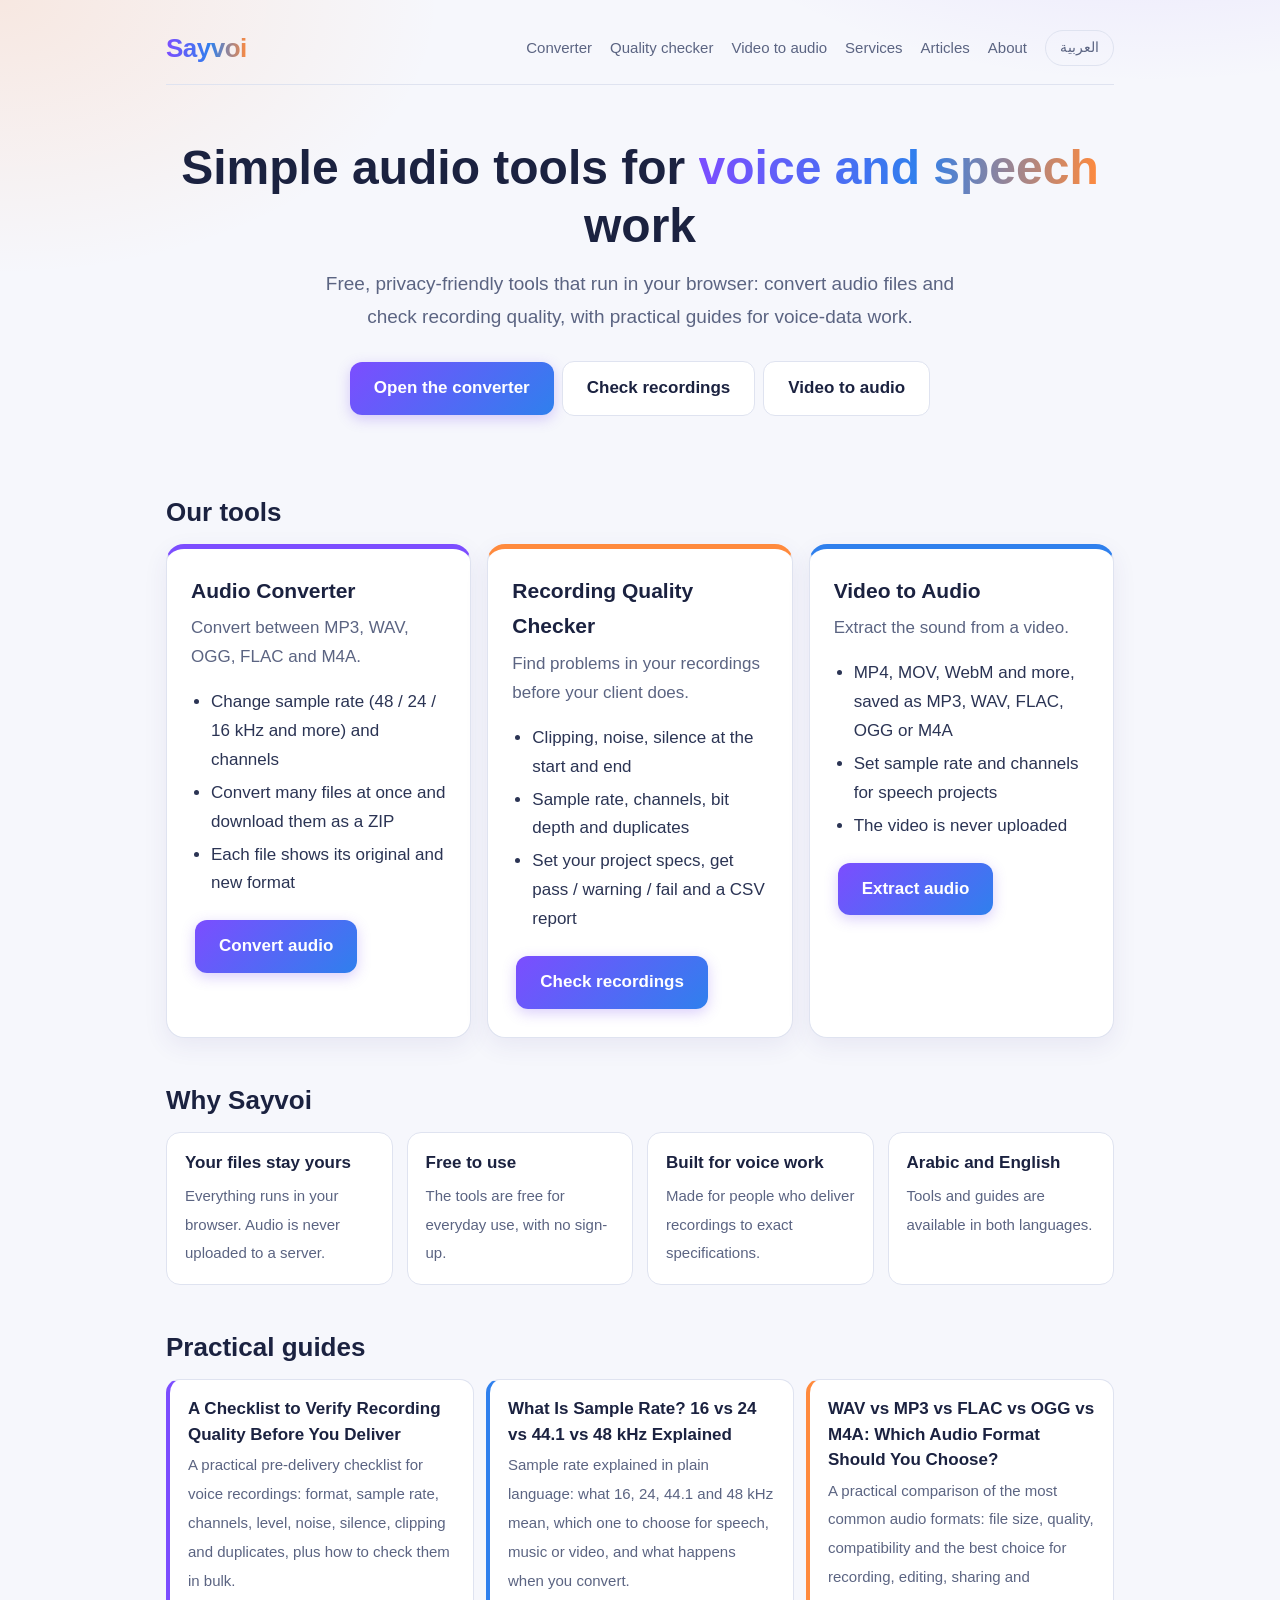
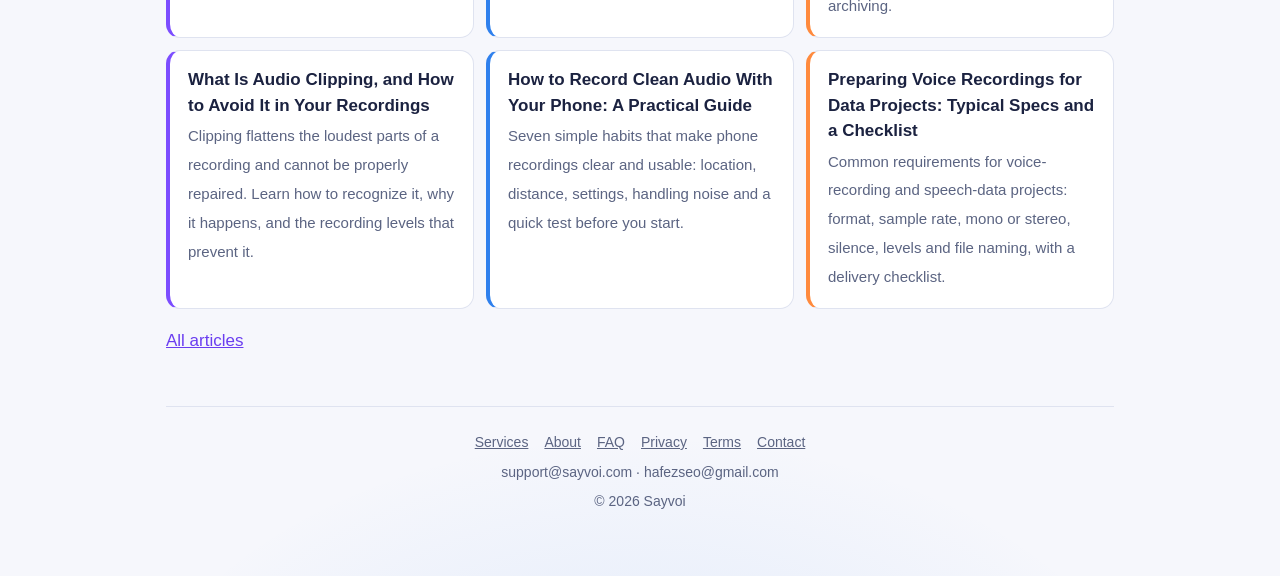
==== index.html @ b4da9e6b "Add files via upload" ====
<!doctype html>
<html lang="en" dir="ltr">
<head>
<meta charset="utf-8">
<meta name="viewport" content="width=device-width, initial-scale=1">
<title>Sayvoi | Free Audio Tools for Voice and Speech Work</title>
<meta name="description" content="Sayvoi builds free, privacy-friendly audio tools that run in your browser: an audio converter and a recording quality checker, with practical guides for voice-data work.">
<link rel="canonical" href="https://sayvoi.com/">
<meta property="og:type" content="website">
<meta property="og:site_name" content="Sayvoi">
<meta property="og:title" content="Sayvoi | Free Audio Tools for Voice and Speech Work">
<meta property="og:description" content="Free audio converter and recording quality checker. Your files never leave your device.">
<meta property="og:url" content="https://sayvoi.com/">
<meta property="og:image" content="https://sayvoi.com/og.png">
<meta name="twitter:card" content="summary_large_image">
<link rel="icon" href="data:image/svg+xml,%3Csvg xmlns=%27http://www.w3.org/2000/svg%27 viewBox=%270 0 64 64%27%3E%3Cdefs%3E%3ClinearGradient id=%27g%27 x1=%270%27 y1=%270%27 x2=%271%27 y2=%271%27%3E%3Cstop offset=%270%27 stop-color=%27%237c4dff%27/%3E%3Cstop offset=%271%27 stop-color=%27%23ff8a3d%27/%3E%3C/linearGradient%3E%3C/defs%3E%3Crect width=%2764%27 height=%2764%27 rx=%2716%27 fill=%27url(%23g)%27/%3E%3Ctext x=%2732%27 y=%2745%27 font-size=%2742%27 font-family=%27Arial%27 font-weight=%27900%27 fill=%27white%27 text-anchor=%27middle%27%3ES%3C/text%3E%3C/svg%3E">
<script type="application/ld+json">{"@context": "https://schema.org", "@graph": [{"@type": "Organization", "name": "Sayvoi", "url": "https://sayvoi.com/", "logo": "https://sayvoi.com/og.png", "email": "support@sayvoi.com"}, {"@type": "WebSite", "name": "Sayvoi", "url": "https://sayvoi.com/"}]}</script>
<style>
:root{--bg:#f6f7fc;--card:#fff;--ink:#1b2240;--muted:#5b6482;--accent:#6a3df0;--line:#dfe3f0;--grad:linear-gradient(135deg,#7c4dff,#2f80ed);--wm:linear-gradient(90deg,#7c4dff,#2f80ed 55%,#ff8a3d)}
*{box-sizing:border-box}
[hidden]{display:none!important}
body{margin:0;background:radial-gradient(900px 500px at 90% -10%,rgba(124,77,255,.16),transparent 60%),radial-gradient(800px 500px at 0% 0%,rgba(255,138,61,.14),transparent 55%),radial-gradient(900px 600px at 50% 110%,rgba(47,128,237,.12),transparent 60%),var(--bg);
 color:var(--ink);font-family:"Segoe UI",Roboto,Tahoma,"Noto Naskh Arabic",Arial,sans-serif;line-height:1.7;font-size:17px}
html[lang="ar"] body{line-height:1.9}
.wrap{max-width:980px;margin:0 auto;padding:20px 16px 56px}
a{color:var(--accent)}
nav.top{display:flex;gap:18px;align-items:center;flex-wrap:wrap;padding:6px 0 14px;border-bottom:1px solid var(--line)}
.brand{font-weight:900;font-size:26px;letter-spacing:-.5px;text-decoration:none;margin-inline-end:auto;background:var(--wm);-webkit-background-clip:text;background-clip:text;color:transparent;-webkit-text-fill-color:transparent;font-family:"Segoe UI",Roboto,Arial,sans-serif}
nav.top a.nl{text-decoration:none;color:var(--muted);font-size:15px}
nav.top a.nl:hover{color:var(--accent)}
.lang{background:transparent;color:var(--muted);border:1px solid var(--line);border-radius:999px;padding:5px 14px;cursor:pointer;font:inherit;font-size:14px}
.hero{text-align:center;padding:54px 0 30px}
h1{font-size:clamp(30px,6vw,48px);line-height:1.2;margin:0 0 14px}
h1 .g{background:var(--wm);-webkit-background-clip:text;background-clip:text;color:transparent;-webkit-text-fill-color:transparent}
.sub{color:var(--muted);max-width:640px;margin:0 auto 24px;font-size:19px}
.btn{display:inline-block;text-decoration:none;font-weight:700;border-radius:12px;padding:12px 24px;background:var(--grad);color:#fff;box-shadow:0 4px 14px rgba(106,61,240,.25);margin:4px}
.btn.sec{background:#fff;color:var(--ink);border:1px solid var(--line);box-shadow:none}
h2{font-size:26px;margin:46px 0 14px;line-height:1.3}
.grid{display:grid;grid-template-columns:repeat(auto-fit,minmax(260px,1fr));gap:16px}
.tool{background:#fff;border:1px solid var(--line);border-radius:18px;padding:24px;box-shadow:0 8px 24px rgba(60,50,140,.08)}
.tool h3{margin:0 0 6px;font-size:21px}
.tool p{color:var(--muted);margin:0 0 16px}
.tool ul{margin:0 0 18px;padding-inline-start:20px;color:#2b3454}
.tool li{margin:4px 0}
.t1{border-top:5px solid #7c4dff}.t2{border-top:5px solid #ff8a3d}.t3{border-top:5px solid #2f80ed}
.why{display:grid;grid-template-columns:repeat(auto-fit,minmax(210px,1fr));gap:14px}
.why div{background:#fff;border:1px solid var(--line);border-radius:14px;padding:16px 18px}
.why b{display:block;margin-bottom:4px}
.why span{color:var(--muted);font-size:15px}
.cards{display:grid;gap:12px;grid-template-columns:repeat(auto-fit,minmax(290px,1fr))}
.card{display:block;padding:16px 18px;background:#fff;border:1px solid var(--line);border-radius:14px;text-decoration:none;color:var(--ink);border-inline-start:4px solid #7c4dff}
.card:nth-child(3n+2){border-inline-start-color:#2f80ed}.card:nth-child(3n){border-inline-start-color:#ff8a3d}
.card:hover{box-shadow:0 6px 18px rgba(60,50,140,.12)}
.card b{display:block;margin-bottom:4px;line-height:1.5}
.card span{color:var(--muted);font-size:15px;line-height:1.6}
footer{margin-top:50px;padding-top:18px;border-top:1px solid var(--line);color:var(--muted);font-size:14px;text-align:center}
footer a{color:var(--muted);margin:0 8px}
footer p{margin:6px 0}
</style>
</head>
<body>
<div class="wrap">
<nav class="top"><a class="brand" href="/">Sayvoi</a>
<a class="nl" href="https://convert.sayvoi.com/" data-t="n1"></a><a class="nl" href="https://convert.sayvoi.com/check/" data-t="n2"></a><a class="nl" href="https://convert.sayvoi.com/video-to-audio/" data-t="n5"></a><a class="nl" href="/services/" data-t="n6"></a><a class="nl" href="https://convert.sayvoi.com/articles/" data-t="n3"></a><a class="nl" href="https://convert.sayvoi.com/about.html" data-t="n4"></a>
<button class="lang" id="langBtn" type="button">العربية</button></nav>

<section class="hero">
<h1 data-h="h1"></h1>
<p class="sub" data-t="sub"></p>
<a class="btn" href="https://convert.sayvoi.com/" data-t="b1"></a><a class="btn sec" href="https://convert.sayvoi.com/check/" data-t="b2"></a><a class="btn sec" href="https://convert.sayvoi.com/video-to-audio/" data-t="b3"></a>
</section>

<h2 data-t="toolsH"></h2>
<div class="grid">
<div class="tool t1"><h3 data-t="c1t"></h3><p data-t="c1p"></p><ul data-ul="c1l"></ul><a class="btn" href="https://convert.sayvoi.com/" data-t="c1b"></a></div>
<div class="tool t2"><h3 data-t="c2t"></h3><p data-t="c2p"></p><ul data-ul="c2l"></ul><a class="btn" href="https://convert.sayvoi.com/check/" data-t="c2b"></a></div>
<div class="tool t3"><h3 data-t="c3t"></h3><p data-t="c3p"></p><ul data-ul="c3l"></ul><a class="btn" href="https://convert.sayvoi.com/video-to-audio/" data-t="c3b"></a></div>
</div>

<h2 data-t="whyH"></h2>
<div class="why">
<div><b data-t="w1t"></b><span data-t="w1p"></span></div>
<div><b data-t="w2t"></b><span data-t="w2p"></span></div>
<div><b data-t="w3t"></b><span data-t="w3p"></span></div>
<div><b data-t="w4t"></b><span data-t="w4p"></span></div>
</div>

<h2 data-t="guidesH"></h2>
<div class="cards" data-lang="en"><a class="card" href="https://convert.sayvoi.com/articles/en/check-recording-quality-before-delivery.html"><b>A Checklist to Verify Recording Quality Before You Deliver</b><span>A practical pre-delivery checklist for voice recordings: format, sample rate, channels, level, noise, silence, clipping and duplicates, plus how to check them in bulk.</span></a><a class="card" href="https://convert.sayvoi.com/articles/en/sample-rate-16-24-48-khz.html"><b>What Is Sample Rate? 16 vs 24 vs 44.1 vs 48 kHz Explained</b><span>Sample rate explained in plain language: what 16, 24, 44.1 and 48 kHz mean, which one to choose for speech, music or video, and what happens when you convert.</span></a><a class="card" href="https://convert.sayvoi.com/articles/en/wav-vs-mp3-vs-flac.html"><b>WAV vs MP3 vs FLAC vs OGG vs M4A: Which Audio Format Should You Choose?</b><span>A practical comparison of the most common audio formats: file size, quality, compatibility and the best choice for recording, editing, sharing and archiving.</span></a><a class="card" href="https://convert.sayvoi.com/articles/en/audio-clipping-distortion.html"><b>What Is Audio Clipping, and How to Avoid It in Your Recordings</b><span>Clipping flattens the loudest parts of a recording and cannot be properly repaired. Learn how to recognize it, why it happens, and the recording levels that prevent it.</span></a><a class="card" href="https://convert.sayvoi.com/articles/en/record-clean-audio-phone.html"><b>How to Record Clean Audio With Your Phone: A Practical Guide</b><span>Seven simple habits that make phone recordings clear and usable: location, distance, settings, handling noise and a quick test before you start.</span></a><a class="card" href="https://convert.sayvoi.com/articles/en/voice-data-recording-specs.html"><b>Preparing Voice Recordings for Data Projects: Typical Specs and a Checklist</b><span>Common requirements for voice-recording and speech-data projects: format, sample rate, mono or stereo, silence, levels and file naming, with a delivery checklist.</span></a></div>
<div class="cards" data-lang="ar" hidden dir="rtl"><a class="card" href="https://convert.sayvoi.com/articles/ar/check-recording-quality-before-delivery.html"><b>قائمة تحقق من جودة التسجيلات الصوتية قبل التسليم</b><span>قائمة عملية قبل تسليم التسجيلات الصوتية: الصيغة ومعدل العينة والقنوات والمستوى والضوضاء والصمت والتشويه والتكرار، وكيف تفحصها بالجملة.</span></a><a class="card" href="https://convert.sayvoi.com/articles/ar/sample-rate-16-24-48-khz.html"><b>ما هو معدل العينة؟ شرح 16 و24 و44.1 و48 كيلوهرتز</b><span>شرح معدل العينة بلغة بسيطة: ماذا تعني 16 و24 و44.1 و48 كيلوهرتز، وأيها تختار للكلام أو الموسيقى أو الفيديو، وماذا يحدث عند التحويل.</span></a><a class="card" href="https://convert.sayvoi.com/articles/ar/wav-vs-mp3-vs-flac.html"><b>WAV أم MP3 أم FLAC أم OGG أم M4A: أي صيغة صوتية تختار؟</b><span>مقارنة عملية بين أشهر الصيغ الصوتية: الحجم والجودة والتوافق، وأفضل اختيار للتسجيل والمونتاج والمشاركة والأرشفة.</span></a><a class="card" href="https://convert.sayvoi.com/articles/ar/audio-clipping-distortion.html"><b>ما هو التشويه (Clipping) في الصوت وكيف تتجنبه في تسجيلاتك</b><span>التشويه يسطّح أعلى أجزاء التسجيل ولا يمكن إصلاحه فعليًا. تعرّف على علاماته وأسبابه ومستويات التسجيل التي تمنعه.</span></a><a class="card" href="https://convert.sayvoi.com/articles/ar/record-clean-audio-phone.html"><b>كيف تسجّل صوتًا نظيفًا بهاتفك: دليل عملي</b><span>سبع عادات بسيطة تجعل تسجيلات الهاتف واضحة وصالحة للاستعمال: المكان والمسافة والإعدادات والضوضاء وتجربة قصيرة قبل البدء.</span></a><a class="card" href="https://convert.sayvoi.com/articles/ar/voice-data-recording-specs.html"><b>تجهيز التسجيلات الصوتية لمشاريع البيانات: المواصفات المعتادة وقائمة تحقق</b><span>المتطلبات الشائعة لمشاريع تسجيل الصوت وبيانات الكلام: الصيغة ومعدل العينة ومونو أو ستيريو والصمت والمستويات وتسمية الملفات، مع قائمة تحقق قبل التسليم.</span></a></div>
<p style="margin-top:18px"><a href="https://convert.sayvoi.com/articles/" data-t="all"></a></p>

<footer>
<p><a href="/services/" data-t="n6"></a><a href="https://convert.sayvoi.com/about.html" data-t="n4"></a><a href="https://convert.sayvoi.com/faq.html" data-t="f1"></a><a href="https://convert.sayvoi.com/privacy.html" data-t="f2"></a><a href="https://convert.sayvoi.com/terms.html" data-t="f3"></a><a href="https://convert.sayvoi.com/contact.html" data-t="f4"></a></p>
<p>support@sayvoi.com · hafezseo@gmail.com</p>
<p>© 2026 Sayvoi</p>
</footer>
</div>
<script>
(function(){
  var T = {
    en: {
      n1:"Converter", n2:"Quality checker", n3:"Articles", n4:"About", n5:"Video to audio", n6:"Services", f1:"FAQ", f2:"Privacy", f3:"Terms", f4:"Contact",
      sub:"Free, privacy-friendly tools that run in your browser: convert audio files and check recording quality, with practical guides for voice-data work.",
      b1:"Open the converter", b2:"Check recordings", b3:"Video to audio",
      toolsH:"Our tools",
      c1t:"Audio Converter", c1p:"Convert between MP3, WAV, OGG, FLAC and M4A.", c1l:["Change sample rate (48 / 24 / 16 kHz and more) and channels","Convert many files at once and download them as a ZIP","Each file shows its original and new format"], c1b:"Convert audio",
      c2t:"Recording Quality Checker", c2p:"Find problems in your recordings before your client does.", c2l:["Clipping, noise, silence at the start and end","Sample rate, channels, bit depth and duplicates","Set your project specs, get pass / warning / fail and a CSV report"], c2b:"Check recordings",
      c3t:"Video to Audio", c3p:"Extract the sound from a video.", c3l:["MP4, MOV, WebM and more, saved as MP3, WAV, FLAC, OGG or M4A","Set sample rate and channels for speech projects","The video is never uploaded"], c3b:"Extract audio",
      whyH:"Why Sayvoi",
      w1t:"Your files stay yours", w1p:"Everything runs in your browser. Audio is never uploaded to a server.",
      w2t:"Free to use", w2p:"The tools are free for everyday use, with no sign-up.",
      w3t:"Built for voice work", w3p:"Made for people who deliver recordings to exact specifications.",
      w4t:"Arabic and English", w4p:"Tools and guides are available in both languages.",
      guidesH:"Practical guides", all:"All articles"
    },
    ar: {
      n1:"المحوّل", n2:"فاحص الجودة", n3:"المقالات", n4:"عن الموقع", n5:"فيديو إلى صوت", n6:"الخدمات", f1:"الأسئلة الشائعة", f2:"الخصوصية", f3:"الشروط", f4:"اتصل بنا",
      sub:"أدوات مجانية تحترم الخصوصية وتعمل داخل متصفحك: حوّل الملفات الصوتية وافحص جودة التسجيلات، مع أدلة عملية للعاملين في بيانات الصوت.",
      b1:"افتح المحوّل", b2:"افحص التسجيلات", b3:"استخرج الصوت من فيديو",
      toolsH:"أدواتنا",
      c1t:"محوّل الصوت", c1p:"حوّل بين MP3 وWAV وOGG وFLAC وM4A.", c1l:["غيّر معدل العينة (48 / 24 / 16 kHz وغيرها) والقنوات","حوّل عدة ملفات معًا ونزّلها في ملف ZIP","يعرض كل ملف صيغته الأصلية والجديدة"], c1b:"حوّل الصوت",
      c2t:"فاحص جودة التسجيلات", c2p:"اكتشف مشكلات تسجيلاتك قبل أن يكتشفها عميلك.", c2l:["التشويه والضوضاء والصمت في البداية والنهاية","معدل العينة والقنوات وعمق البت والتكرار","حدّد مواصفات مشروعك لتحصل على سليم / تنبيه / مرفوض وتقرير CSV"], c2b:"افحص التسجيلات",
      c3t:"الفيديو إلى صوت", c3p:"استخرج الصوت من فيديو.", c3l:["MP4 وMOV وWebM وغيرها، بصيغة MP3 أو WAV أو FLAC أو OGG أو M4A","اضبط معدل العينة والقنوات لمشاريع الكلام","لا يُرفع الفيديو أبدًا"], c3b:"استخرج الصوت",
      whyH:"لماذا Sayvoi",
      w1t:"ملفاتك تبقى لك", w1p:"كل شيء يعمل داخل متصفحك، ولا يُرفع الصوت إلى أي خادم.",
      w2t:"مجاني", w2p:"الأدوات مجانية للاستعمال اليومي دون تسجيل.",
      w3t:"مصمم للعمل الصوتي", w3p:"لمن يسلّمون تسجيلات وفق مواصفات دقيقة.",
      w4t:"عربي وإنجليزي", w4p:"الأدوات والمقالات متاحة باللغتين.",
      guidesH:"أدلة عملية", all:"كل المقالات"
    }
  };
  var H = { en:'Simple audio tools for <span class="g">voice and speech</span> work', ar:'أدوات صوتية بسيطة لـ<span class="g">العمل مع الصوت والكلام</span>' };
  var lang = "en"; try{ var v = localStorage.getItem("lang"); if (v === "ar" || v === "en") lang = v; }catch(e){}
  function apply(){
    var t = T[lang];
    document.documentElement.lang = lang; document.documentElement.dir = lang === "ar" ? "rtl" : "ltr";
    document.title = lang === "ar" ? "Sayvoi | أدوات صوتية مجانية للعمل مع الصوت والكلام" : "Sayvoi | Free Audio Tools for Voice and Speech Work";
    Array.prototype.forEach.call(document.querySelectorAll("[data-t]"), function(e){ e.textContent = t[e.getAttribute("data-t")]; });
    Array.prototype.forEach.call(document.querySelectorAll("[data-h]"), function(e){ e.innerHTML = H[lang]; });
    Array.prototype.forEach.call(document.querySelectorAll("[data-ul]"), function(e){ e.innerHTML = t[e.getAttribute("data-ul")].map(function(x){ return "<li>"+x+"</li>"; }).join(""); });
    Array.prototype.forEach.call(document.querySelectorAll("[data-lang]"), function(e){ e.hidden = e.getAttribute("data-lang") !== lang; });
    document.getElementById("langBtn").textContent = lang === "ar" ? "English" : "العربية";
  }
  document.getElementById("langBtn").addEventListener("click", function(){ lang = lang === "ar" ? "en" : "ar"; try{ localStorage.setItem("lang", lang); }catch(e){} apply(); });
  apply();
})();
</script>
</body>
</html>
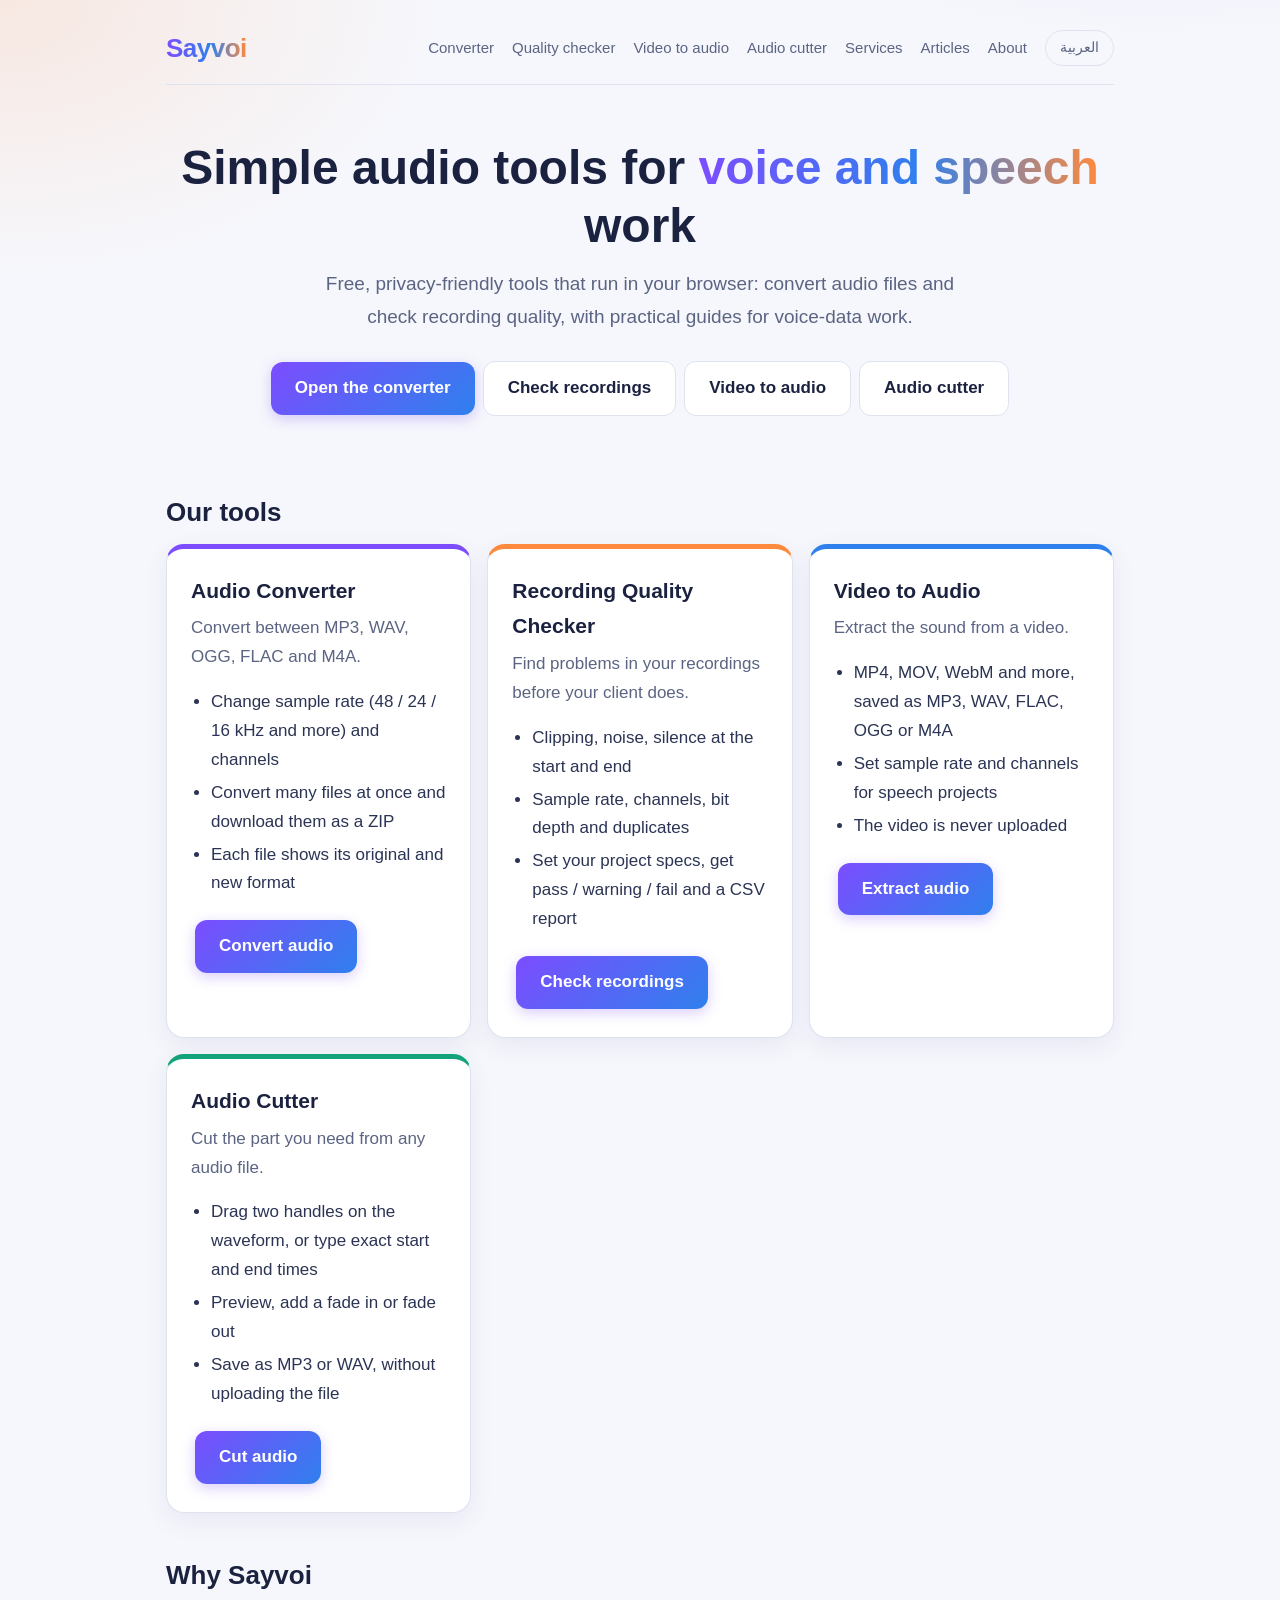
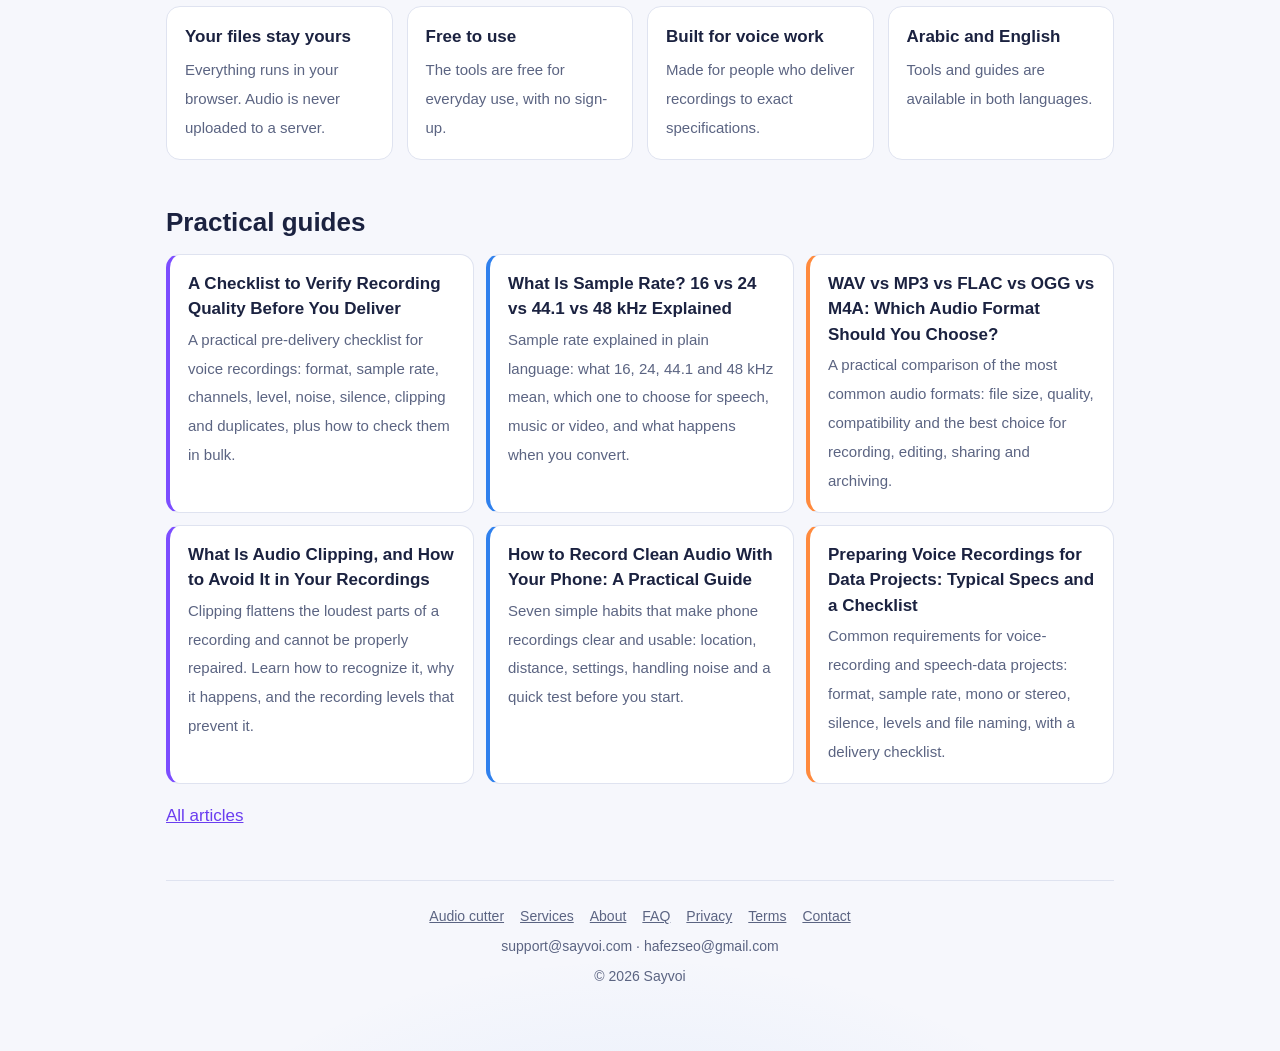
==== commit 789a1bc1: "Add files via upload" ====
--- a/index.html
+++ b/index.html
@@ -4,7 +4,7 @@
 <meta charset="utf-8">
 <meta name="viewport" content="width=device-width, initial-scale=1">
 <title>Sayvoi | Free Audio Tools for Voice and Speech Work</title>
-<meta name="description" content="Sayvoi builds free, privacy-friendly audio tools that run in your browser: an audio converter and a recording quality checker, with practical guides for voice-data work.">
+<meta name="description" content="Sayvoi builds free, privacy-friendly audio tools that run in your browser: an audio converter, a recording quality checker, a video-to-audio extractor and an audio cutter, with practical guides for voice-data work.">
 <link rel="canonical" href="https://sayvoi.com/">
 <meta property="og:type" content="website">
 <meta property="og:site_name" content="Sayvoi">
@@ -42,7 +42,7 @@
 .tool p{color:var(--muted);margin:0 0 16px}
 .tool ul{margin:0 0 18px;padding-inline-start:20px;color:#2b3454}
 .tool li{margin:4px 0}
-.t1{border-top:5px solid #7c4dff}.t2{border-top:5px solid #ff8a3d}.t3{border-top:5px solid #2f80ed}
+.t1{border-top:5px solid #7c4dff}.t2{border-top:5px solid #ff8a3d}.t3{border-top:5px solid #2f80ed}.t4{border-top:5px solid #12a37a}
 .why{display:grid;grid-template-columns:repeat(auto-fit,minmax(210px,1fr));gap:14px}
 .why div{background:#fff;border:1px solid var(--line);border-radius:14px;padding:16px 18px}
 .why b{display:block;margin-bottom:4px}
@@ -61,13 +61,13 @@
 <body>
 <div class="wrap">
 <nav class="top"><a class="brand" href="/">Sayvoi</a>
-<a class="nl" href="https://convert.sayvoi.com/" data-t="n1"></a><a class="nl" href="https://convert.sayvoi.com/check/" data-t="n2"></a><a class="nl" href="https://convert.sayvoi.com/video-to-audio/" data-t="n5"></a><a class="nl" href="/services/" data-t="n6"></a><a class="nl" href="https://convert.sayvoi.com/articles/" data-t="n3"></a><a class="nl" href="https://convert.sayvoi.com/about.html" data-t="n4"></a>
+<a class="nl" href="https://convert.sayvoi.com/" data-t="n1"></a><a class="nl" href="https://convert.sayvoi.com/check/" data-t="n2"></a><a class="nl" href="https://convert.sayvoi.com/video-to-audio/" data-t="n5"></a><a class="nl" href="https://convert.sayvoi.com/audio-cutter/" data-t="n7"></a><a class="nl" href="/services/" data-t="n6"></a><a class="nl" href="https://convert.sayvoi.com/articles/" data-t="n3"></a><a class="nl" href="https://convert.sayvoi.com/about.html" data-t="n4"></a>
 <button class="lang" id="langBtn" type="button">العربية</button></nav>
 
 <section class="hero">
 <h1 data-h="h1"></h1>
 <p class="sub" data-t="sub"></p>
-<a class="btn" href="https://convert.sayvoi.com/" data-t="b1"></a><a class="btn sec" href="https://convert.sayvoi.com/check/" data-t="b2"></a><a class="btn sec" href="https://convert.sayvoi.com/video-to-audio/" data-t="b3"></a>
+<a class="btn" href="https://convert.sayvoi.com/" data-t="b1"></a><a class="btn sec" href="https://convert.sayvoi.com/check/" data-t="b2"></a><a class="btn sec" href="https://convert.sayvoi.com/video-to-audio/" data-t="b3"></a><a class="btn sec" href="https://convert.sayvoi.com/audio-cutter/" data-t="b4"></a>
 </section>
 
 <h2 data-t="toolsH"></h2>
@@ -75,6 +75,7 @@
 <div class="tool t1"><h3 data-t="c1t"></h3><p data-t="c1p"></p><ul data-ul="c1l"></ul><a class="btn" href="https://convert.sayvoi.com/" data-t="c1b"></a></div>
 <div class="tool t2"><h3 data-t="c2t"></h3><p data-t="c2p"></p><ul data-ul="c2l"></ul><a class="btn" href="https://convert.sayvoi.com/check/" data-t="c2b"></a></div>
 <div class="tool t3"><h3 data-t="c3t"></h3><p data-t="c3p"></p><ul data-ul="c3l"></ul><a class="btn" href="https://convert.sayvoi.com/video-to-audio/" data-t="c3b"></a></div>
+<div class="tool t4"><h3 data-t="c4t"></h3><p data-t="c4p"></p><ul data-ul="c4l"></ul><a class="btn" href="https://convert.sayvoi.com/audio-cutter/" data-t="c4b"></a></div>
 </div>
 
 <h2 data-t="whyH"></h2>
@@ -91,7 +92,7 @@
 <p style="margin-top:18px"><a href="https://convert.sayvoi.com/articles/" data-t="all"></a></p>
 
 <footer>
-<p><a href="/services/" data-t="n6"></a><a href="https://convert.sayvoi.com/about.html" data-t="n4"></a><a href="https://convert.sayvoi.com/faq.html" data-t="f1"></a><a href="https://convert.sayvoi.com/privacy.html" data-t="f2"></a><a href="https://convert.sayvoi.com/terms.html" data-t="f3"></a><a href="https://convert.sayvoi.com/contact.html" data-t="f4"></a></p>
+<p><a href="https://convert.sayvoi.com/audio-cutter/" data-t="n7"></a><a href="/services/" data-t="n6"></a><a href="https://convert.sayvoi.com/about.html" data-t="n4"></a><a href="https://convert.sayvoi.com/faq.html" data-t="f1"></a><a href="https://convert.sayvoi.com/privacy.html" data-t="f2"></a><a href="https://convert.sayvoi.com/terms.html" data-t="f3"></a><a href="https://convert.sayvoi.com/contact.html" data-t="f4"></a></p>
 <p>support@sayvoi.com · hafezseo@gmail.com</p>
 <p>© 2026 Sayvoi</p>
 </footer>
@@ -100,13 +101,14 @@
 (function(){
   var T = {
     en: {
-      n1:"Converter", n2:"Quality checker", n3:"Articles", n4:"About", n5:"Video to audio", n6:"Services", f1:"FAQ", f2:"Privacy", f3:"Terms", f4:"Contact",
+      n1:"Converter", n2:"Quality checker", n3:"Articles", n4:"About", n5:"Video to audio", n6:"Services", n7:"Audio cutter", f1:"FAQ", f2:"Privacy", f3:"Terms", f4:"Contact",
       sub:"Free, privacy-friendly tools that run in your browser: convert audio files and check recording quality, with practical guides for voice-data work.",
-      b1:"Open the converter", b2:"Check recordings", b3:"Video to audio",
+      b1:"Open the converter", b2:"Check recordings", b3:"Video to audio", b4:"Audio cutter",
       toolsH:"Our tools",
       c1t:"Audio Converter", c1p:"Convert between MP3, WAV, OGG, FLAC and M4A.", c1l:["Change sample rate (48 / 24 / 16 kHz and more) and channels","Convert many files at once and download them as a ZIP","Each file shows its original and new format"], c1b:"Convert audio",
       c2t:"Recording Quality Checker", c2p:"Find problems in your recordings before your client does.", c2l:["Clipping, noise, silence at the start and end","Sample rate, channels, bit depth and duplicates","Set your project specs, get pass / warning / fail and a CSV report"], c2b:"Check recordings",
       c3t:"Video to Audio", c3p:"Extract the sound from a video.", c3l:["MP4, MOV, WebM and more, saved as MP3, WAV, FLAC, OGG or M4A","Set sample rate and channels for speech projects","The video is never uploaded"], c3b:"Extract audio",
+      c4t:"Audio Cutter", c4p:"Cut the part you need from any audio file.", c4l:["Drag two handles on the waveform, or type exact start and end times","Preview, add a fade in or fade out","Save as MP3 or WAV, without uploading the file"], c4b:"Cut audio",
       whyH:"Why Sayvoi",
       w1t:"Your files stay yours", w1p:"Everything runs in your browser. Audio is never uploaded to a server.",
       w2t:"Free to use", w2p:"The tools are free for everyday use, with no sign-up.",
@@ -115,13 +117,14 @@
       guidesH:"Practical guides", all:"All articles"
     },
     ar: {
-      n1:"المحوّل", n2:"فاحص الجودة", n3:"المقالات", n4:"عن الموقع", n5:"فيديو إلى صوت", n6:"الخدمات", f1:"الأسئلة الشائعة", f2:"الخصوصية", f3:"الشروط", f4:"اتصل بنا",
+      n1:"المحوّل", n2:"فاحص الجودة", n3:"المقالات", n4:"عن الموقع", n5:"فيديو إلى صوت", n6:"الخدمات", n7:"قص الصوت", f1:"الأسئلة الشائعة", f2:"الخصوصية", f3:"الشروط", f4:"اتصل بنا",
       sub:"أدوات مجانية تحترم الخصوصية وتعمل داخل متصفحك: حوّل الملفات الصوتية وافحص جودة التسجيلات، مع أدلة عملية للعاملين في بيانات الصوت.",
-      b1:"افتح المحوّل", b2:"افحص التسجيلات", b3:"استخرج الصوت من فيديو",
+      b1:"افتح المحوّل", b2:"افحص التسجيلات", b3:"استخرج الصوت من فيديو", b4:"قص الصوت",
       toolsH:"أدواتنا",
       c1t:"محوّل الصوت", c1p:"حوّل بين MP3 وWAV وOGG وFLAC وM4A.", c1l:["غيّر معدل العينة (48 / 24 / 16 kHz وغيرها) والقنوات","حوّل عدة ملفات معًا ونزّلها في ملف ZIP","يعرض كل ملف صيغته الأصلية والجديدة"], c1b:"حوّل الصوت",
       c2t:"فاحص جودة التسجيلات", c2p:"اكتشف مشكلات تسجيلاتك قبل أن يكتشفها عميلك.", c2l:["التشويه والضوضاء والصمت في البداية والنهاية","معدل العينة والقنوات وعمق البت والتكرار","حدّد مواصفات مشروعك لتحصل على سليم / تنبيه / مرفوض وتقرير CSV"], c2b:"افحص التسجيلات",
       c3t:"الفيديو إلى صوت", c3p:"استخرج الصوت من فيديو.", c3l:["MP4 وMOV وWebM وغيرها، بصيغة MP3 أو WAV أو FLAC أو OGG أو M4A","اضبط معدل العينة والقنوات لمشاريع الكلام","لا يُرفع الفيديو أبدًا"], c3b:"استخرج الصوت",
+      c4t:"قص الصوت", c4p:"اقطع الجزء الذي تحتاجه من أي ملف صوتي.", c4l:["اسحب مقبضين على شكل الموجة، أو اكتب وقتي البداية والنهاية بدقة","استمع للمقطع وأضف تلاشيًا في البداية أو النهاية","احفظه MP3 أو WAV دون رفع الملف"], c4b:"قص الصوت",
       whyH:"لماذا Sayvoi",
       w1t:"ملفاتك تبقى لك", w1p:"كل شيء يعمل داخل متصفحك، ولا يُرفع الصوت إلى أي خادم.",
       w2t:"مجاني", w2p:"الأدوات مجانية للاستعمال اليومي دون تسجيل.",
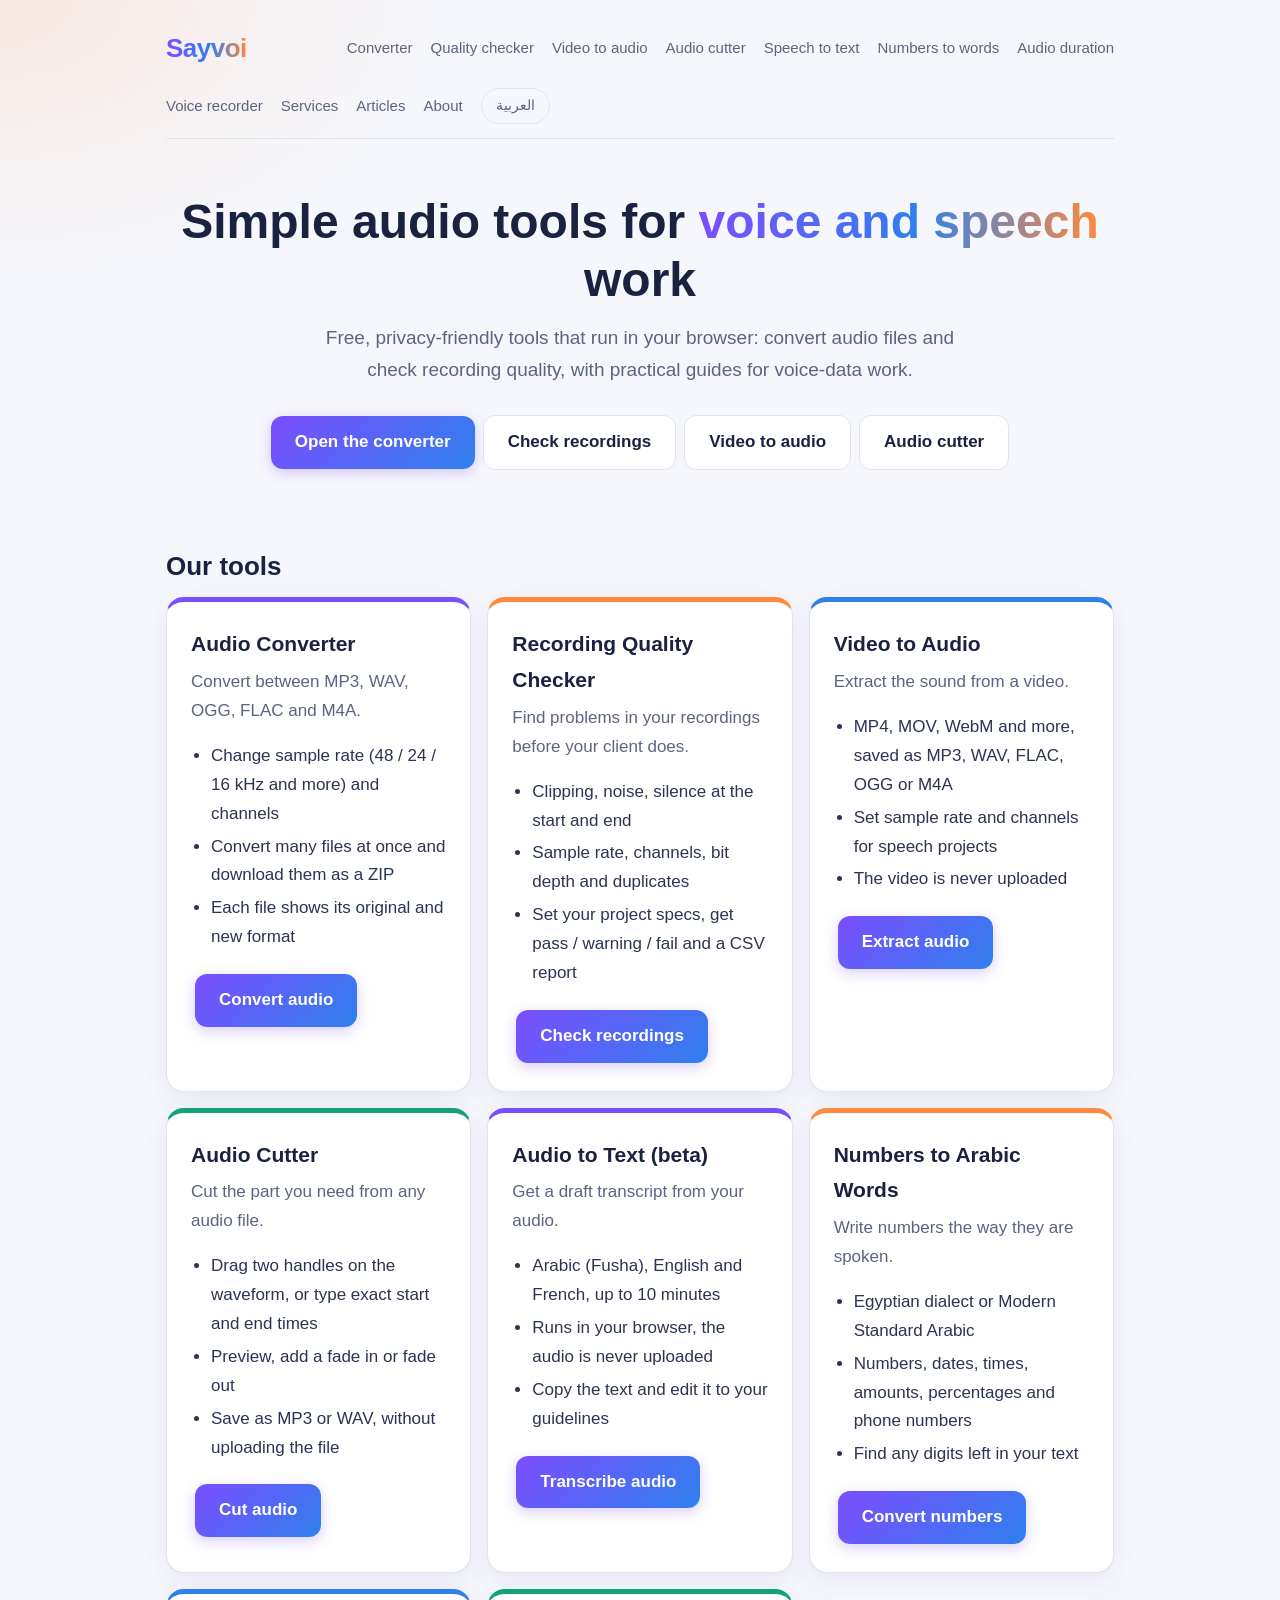
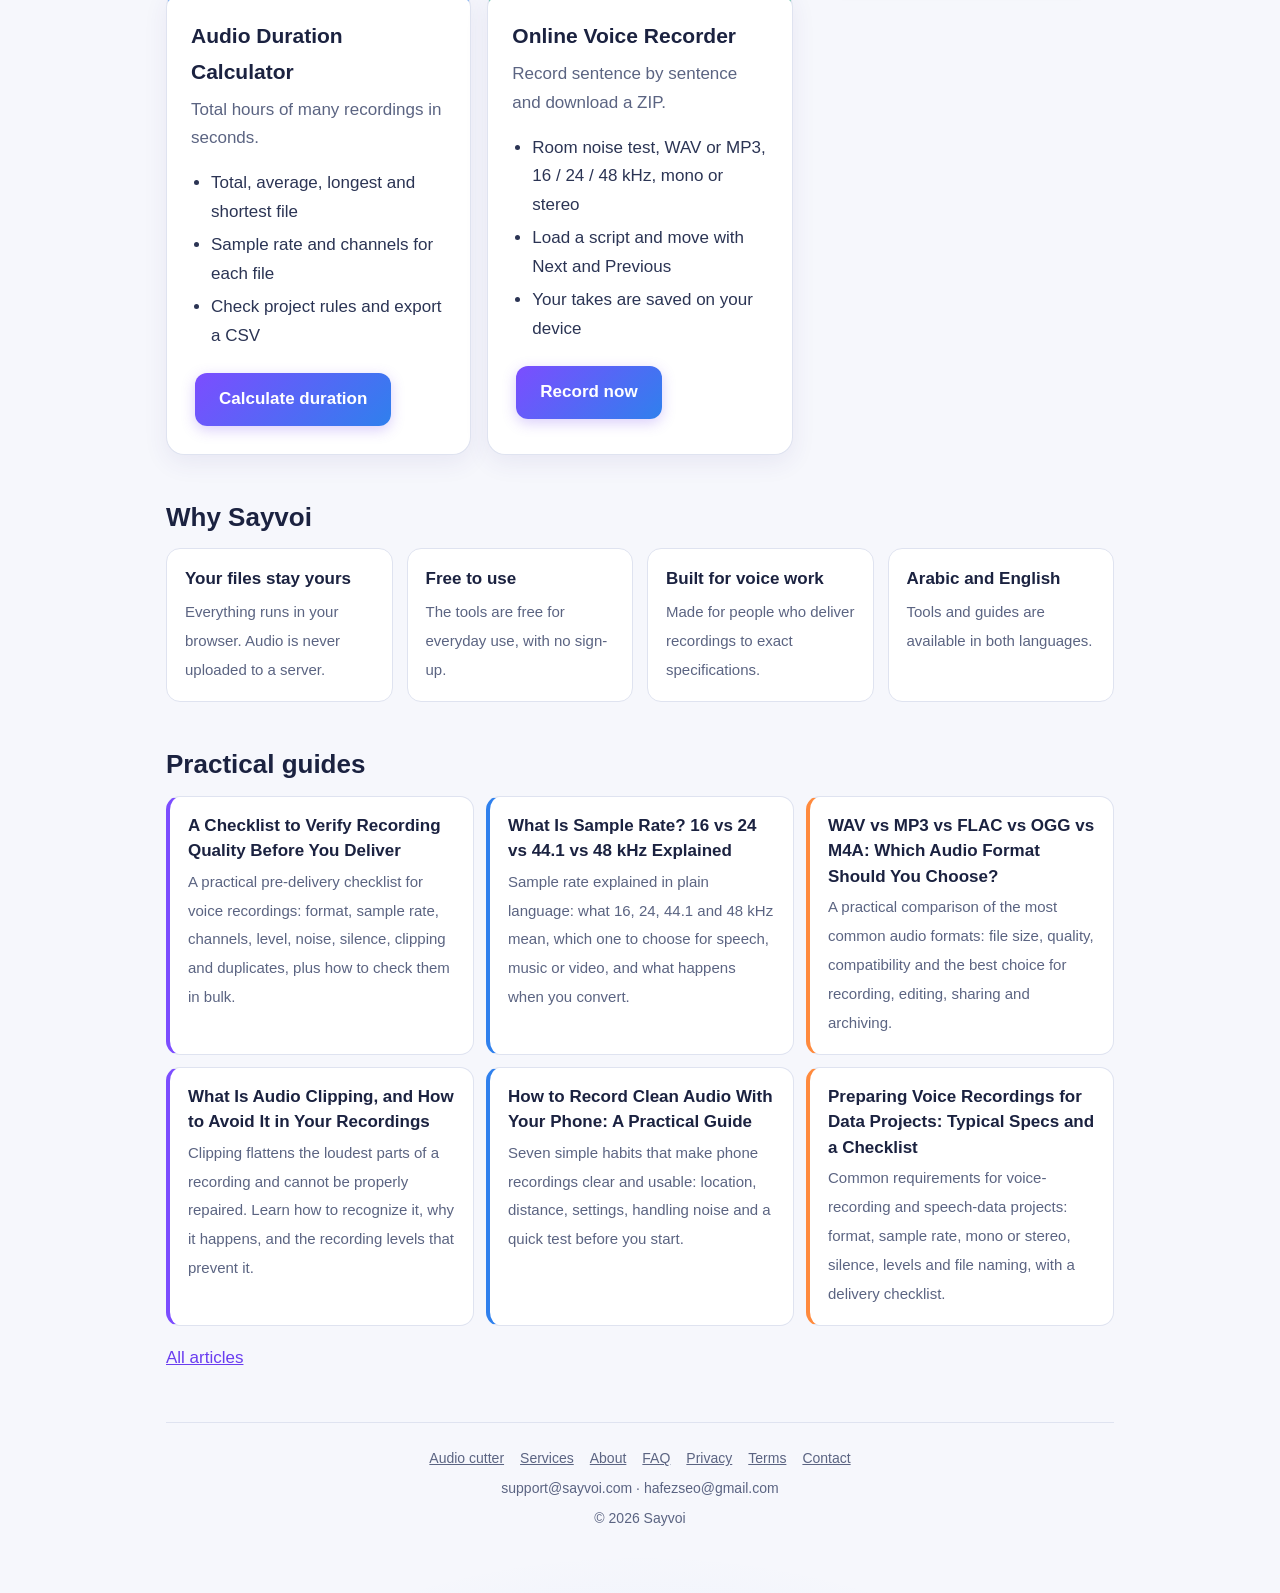
==== commit 8a1900c9: "Add files via upload" ====
--- a/index.html
+++ b/index.html
@@ -4,7 +4,7 @@
 <meta charset="utf-8">
 <meta name="viewport" content="width=device-width, initial-scale=1">
 <title>Sayvoi | Free Audio Tools for Voice and Speech Work</title>
-<meta name="description" content="Sayvoi builds free, privacy-friendly audio tools that run in your browser: an audio converter, a recording quality checker, a video-to-audio extractor and an audio cutter, with practical guides for voice-data work.">
+<meta name="description" content="Sayvoi builds free, privacy-friendly audio tools that run in your browser: an audio converter, a recording quality checker, a video-to-audio extractor, an audio cutter, speech to text, numbers to Arabic words, an audio duration calculator and a voice recorder, with practical guides for voice-data work.">
 <link rel="canonical" href="https://sayvoi.com/">
 <meta property="og:type" content="website">
 <meta property="og:site_name" content="Sayvoi">
@@ -42,7 +42,7 @@
 .tool p{color:var(--muted);margin:0 0 16px}
 .tool ul{margin:0 0 18px;padding-inline-start:20px;color:#2b3454}
 .tool li{margin:4px 0}
-.t1{border-top:5px solid #7c4dff}.t2{border-top:5px solid #ff8a3d}.t3{border-top:5px solid #2f80ed}.t4{border-top:5px solid #12a37a}
+.t1{border-top:5px solid #7c4dff}.t2{border-top:5px solid #ff8a3d}.t3{border-top:5px solid #2f80ed}.t4{border-top:5px solid #12a37a}.t5{border-top:5px solid #7c4dff}.t6{border-top:5px solid #ff8a3d}.t7{border-top:5px solid #2f80ed}.t8{border-top:5px solid #12a37a}
 .why{display:grid;grid-template-columns:repeat(auto-fit,minmax(210px,1fr));gap:14px}
 .why div{background:#fff;border:1px solid var(--line);border-radius:14px;padding:16px 18px}
 .why b{display:block;margin-bottom:4px}
@@ -61,7 +61,7 @@
 <body>
 <div class="wrap">
 <nav class="top"><a class="brand" href="/">Sayvoi</a>
-<a class="nl" href="https://convert.sayvoi.com/" data-t="n1"></a><a class="nl" href="https://convert.sayvoi.com/check/" data-t="n2"></a><a class="nl" href="https://convert.sayvoi.com/video-to-audio/" data-t="n5"></a><a class="nl" href="https://convert.sayvoi.com/audio-cutter/" data-t="n7"></a><a class="nl" href="/services/" data-t="n6"></a><a class="nl" href="https://convert.sayvoi.com/articles/" data-t="n3"></a><a class="nl" href="https://convert.sayvoi.com/about.html" data-t="n4"></a>
+<a class="nl" href="https://convert.sayvoi.com/" data-t="n1"></a><a class="nl" href="https://convert.sayvoi.com/check/" data-t="n2"></a><a class="nl" href="https://convert.sayvoi.com/video-to-audio/" data-t="n5"></a><a class="nl" href="https://convert.sayvoi.com/audio-cutter/" data-t="n7"></a><a class="nl" href="https://convert.sayvoi.com/speech-to-text/" data-t="n8"></a><a class="nl" href="https://convert.sayvoi.com/numbers-to-words/" data-t="n9"></a><a class="nl" href="https://convert.sayvoi.com/audio-duration/" data-t="n10"></a><a class="nl" href="https://convert.sayvoi.com/voice-recorder/" data-t="n11"></a><a class="nl" href="/services/" data-t="n6"></a><a class="nl" href="https://convert.sayvoi.com/articles/" data-t="n3"></a><a class="nl" href="https://convert.sayvoi.com/about.html" data-t="n4"></a>
 <button class="lang" id="langBtn" type="button">العربية</button></nav>
 
 <section class="hero">
@@ -76,6 +76,10 @@
 <div class="tool t2"><h3 data-t="c2t"></h3><p data-t="c2p"></p><ul data-ul="c2l"></ul><a class="btn" href="https://convert.sayvoi.com/check/" data-t="c2b"></a></div>
 <div class="tool t3"><h3 data-t="c3t"></h3><p data-t="c3p"></p><ul data-ul="c3l"></ul><a class="btn" href="https://convert.sayvoi.com/video-to-audio/" data-t="c3b"></a></div>
 <div class="tool t4"><h3 data-t="c4t"></h3><p data-t="c4p"></p><ul data-ul="c4l"></ul><a class="btn" href="https://convert.sayvoi.com/audio-cutter/" data-t="c4b"></a></div>
+<div class="tool t5"><h3 data-t="c5t"></h3><p data-t="c5p"></p><ul data-ul="c5l"></ul><a class="btn" href="https://convert.sayvoi.com/speech-to-text/" data-t="c5b"></a></div>
+<div class="tool t6"><h3 data-t="c6t"></h3><p data-t="c6p"></p><ul data-ul="c6l"></ul><a class="btn" href="https://convert.sayvoi.com/numbers-to-words/" data-t="c6b"></a></div>
+<div class="tool t7"><h3 data-t="c7t"></h3><p data-t="c7p"></p><ul data-ul="c7l"></ul><a class="btn" href="https://convert.sayvoi.com/audio-duration/" data-t="c7b"></a></div>
+<div class="tool t8"><h3 data-t="c8t"></h3><p data-t="c8p"></p><ul data-ul="c8l"></ul><a class="btn" href="https://convert.sayvoi.com/voice-recorder/" data-t="c8b"></a></div>
 </div>
 
 <h2 data-t="whyH"></h2>
@@ -109,6 +113,11 @@
       c2t:"Recording Quality Checker", c2p:"Find problems in your recordings before your client does.", c2l:["Clipping, noise, silence at the start and end","Sample rate, channels, bit depth and duplicates","Set your project specs, get pass / warning / fail and a CSV report"], c2b:"Check recordings",
       c3t:"Video to Audio", c3p:"Extract the sound from a video.", c3l:["MP4, MOV, WebM and more, saved as MP3, WAV, FLAC, OGG or M4A","Set sample rate and channels for speech projects","The video is never uploaded"], c3b:"Extract audio",
       c4t:"Audio Cutter", c4p:"Cut the part you need from any audio file.", c4l:["Drag two handles on the waveform, or type exact start and end times","Preview, add a fade in or fade out","Save as MP3 or WAV, without uploading the file"], c4b:"Cut audio",
+      n8:"Speech to text", n9:"Numbers to words", n10:"Audio duration", n11:"Voice recorder",
+      c5t:"Audio to Text (beta)", c5p:"Get a draft transcript from your audio.", c5l:["Arabic (Fusha), English and French, up to 10 minutes","Runs in your browser, the audio is never uploaded","Copy the text and edit it to your guidelines"], c5b:"Transcribe audio",
+      c6t:"Numbers to Arabic Words", c6p:"Write numbers the way they are spoken.", c6l:["Egyptian dialect or Modern Standard Arabic","Numbers, dates, times, amounts, percentages and phone numbers","Find any digits left in your text"], c6b:"Convert numbers",
+      c7t:"Audio Duration Calculator", c7p:"Total hours of many recordings in seconds.", c7l:["Total, average, longest and shortest file","Sample rate and channels for each file","Check project rules and export a CSV"], c7b:"Calculate duration",
+      c8t:"Online Voice Recorder", c8p:"Record sentence by sentence and download a ZIP.", c8l:["Room noise test, WAV or MP3, 16 / 24 / 48 kHz, mono or stereo","Load a script and move with Next and Previous","Your takes are saved on your device"], c8b:"Record now",
       whyH:"Why Sayvoi",
       w1t:"Your files stay yours", w1p:"Everything runs in your browser. Audio is never uploaded to a server.",
       w2t:"Free to use", w2p:"The tools are free for everyday use, with no sign-up.",
@@ -125,6 +134,11 @@
       c2t:"فاحص جودة التسجيلات", c2p:"اكتشف مشكلات تسجيلاتك قبل أن يكتشفها عميلك.", c2l:["التشويه والضوضاء والصمت في البداية والنهاية","معدل العينة والقنوات وعمق البت والتكرار","حدّد مواصفات مشروعك لتحصل على سليم / تنبيه / مرفوض وتقرير CSV"], c2b:"افحص التسجيلات",
       c3t:"الفيديو إلى صوت", c3p:"استخرج الصوت من فيديو.", c3l:["MP4 وMOV وWebM وغيرها، بصيغة MP3 أو WAV أو FLAC أو OGG أو M4A","اضبط معدل العينة والقنوات لمشاريع الكلام","لا يُرفع الفيديو أبدًا"], c3b:"استخرج الصوت",
       c4t:"قص الصوت", c4p:"اقطع الجزء الذي تحتاجه من أي ملف صوتي.", c4l:["اسحب مقبضين على شكل الموجة، أو اكتب وقتي البداية والنهاية بدقة","استمع للمقطع وأضف تلاشيًا في البداية أو النهاية","احفظه MP3 أو WAV دون رفع الملف"], c4b:"قص الصوت",
+      n8:"الصوت إلى نص", n9:"الأرقام بالحروف", n10:"مدة الملفات", n11:"مسجّل الصوت",
+      c5t:"الصوت إلى نص (بيتا)", c5p:"احصل على مسودة تفريغ من صوتك.", c5l:["فصحى وإنجليزي وفرنسي، حتى 10 دقائق","يعمل داخل متصفحك ولا يُرفع الصوت أبدًا","انسخ النص وعدّله حسب إرشاداتك"], c5b:"فرّغ الصوت",
+      c6t:"الأرقام بالحروف العربية", c6p:"اكتب الأرقام كما تُنطق.", c6l:["باللهجة المصرية أو الفصحى","الأرقام والتواريخ والأوقات والمبالغ والنسب وأرقام الهاتف","اكتشف أي أرقام بقيت في نصك"], c6b:"حوّل الأرقام",
+      c7t:"حاسبة مدة الملفات الصوتية", c7p:"إجمالي ساعات عشرات التسجيلات في ثوانٍ.", c7l:["الإجمالي والمتوسط وأطول وأقصر ملف","معدل العينة والقنوات لكل ملف","افحص شروط المشروع وصدّر CSV"], c7b:"احسب المدة",
+      c8t:"مسجّل الصوت أونلاين", c8p:"سجّل جملة بجملة ونزّل ملف ZIP.", c8l:["اختبار ضوضاء، WAV أو MP3، 16 / 24 / 48 kHz، مونو أو ستيريو","ارفع نصًا وتنقّل بزرّي التالي والسابق","تسجيلاتك محفوظة على جهازك"], c8b:"سجّل الآن",
       whyH:"لماذا Sayvoi",
       w1t:"ملفاتك تبقى لك", w1p:"كل شيء يعمل داخل متصفحك، ولا يُرفع الصوت إلى أي خادم.",
       w2t:"مجاني", w2p:"الأدوات مجانية للاستعمال اليومي دون تسجيل.",
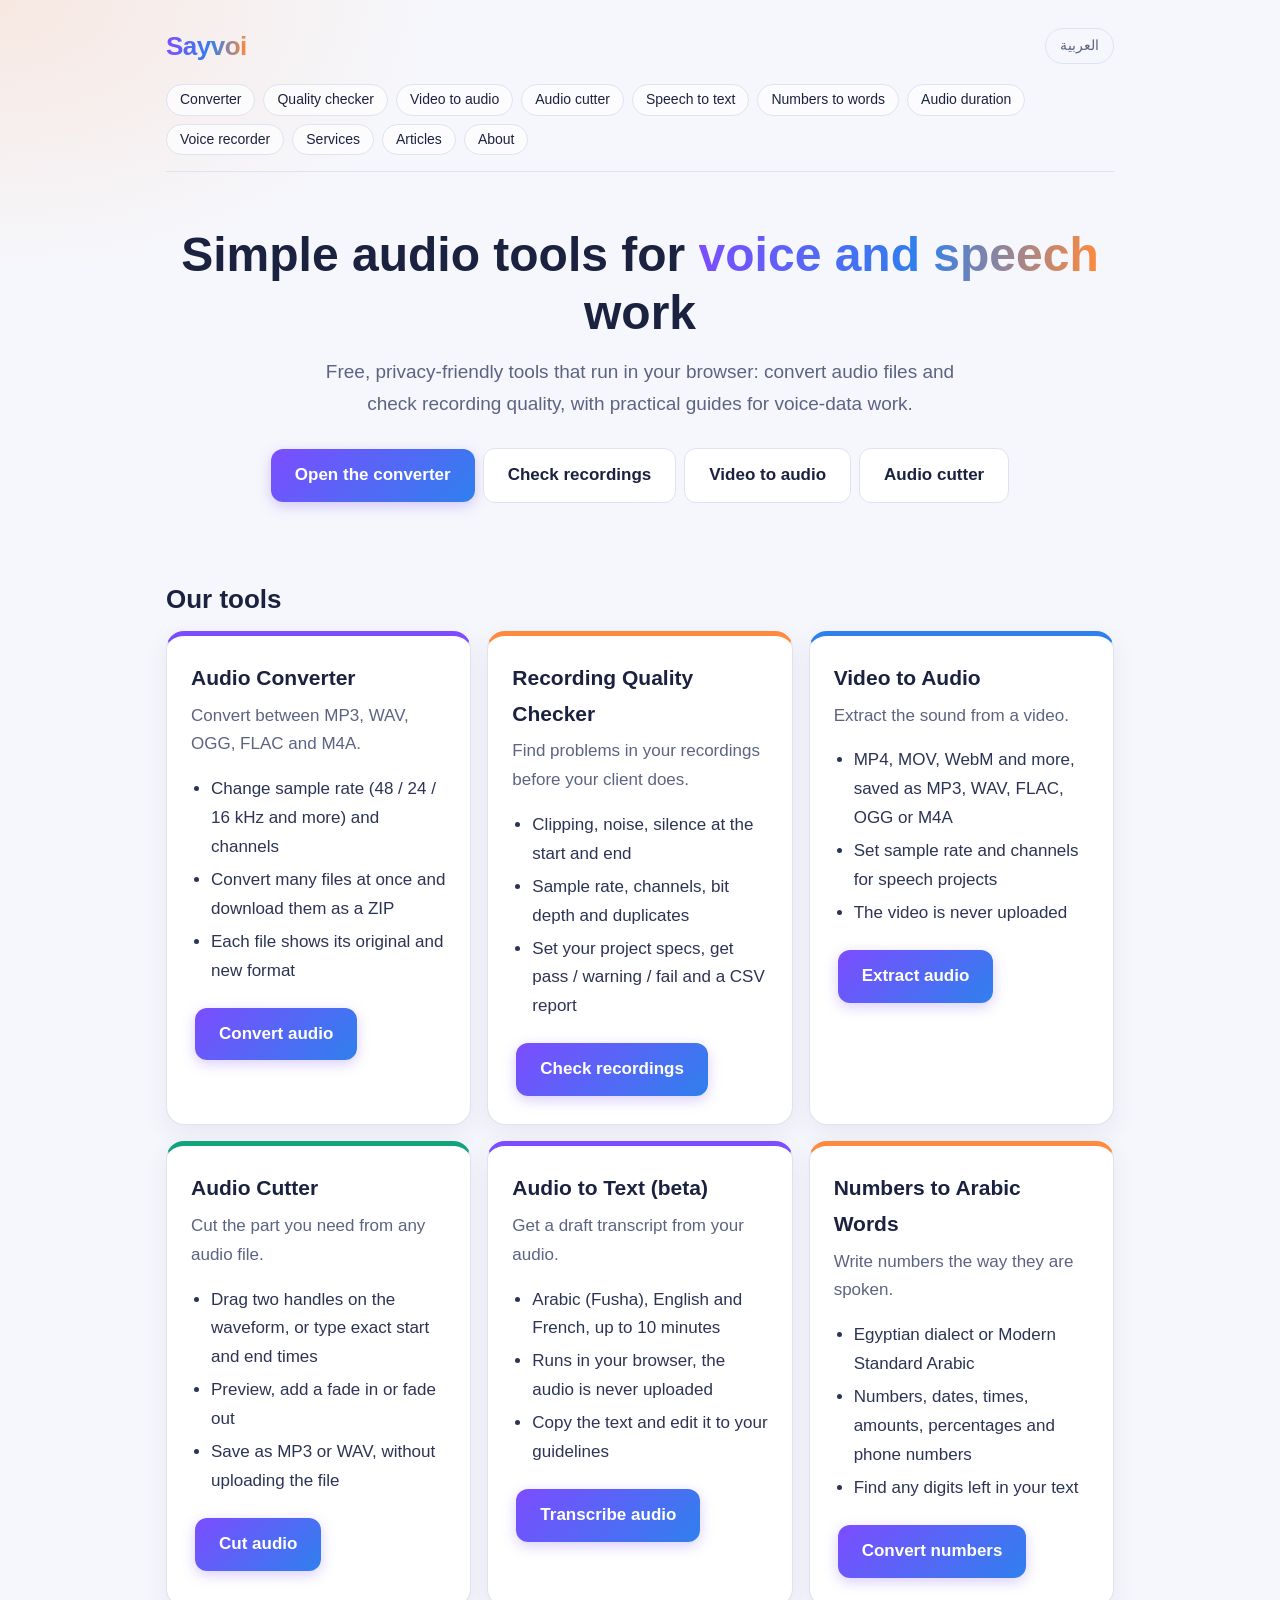
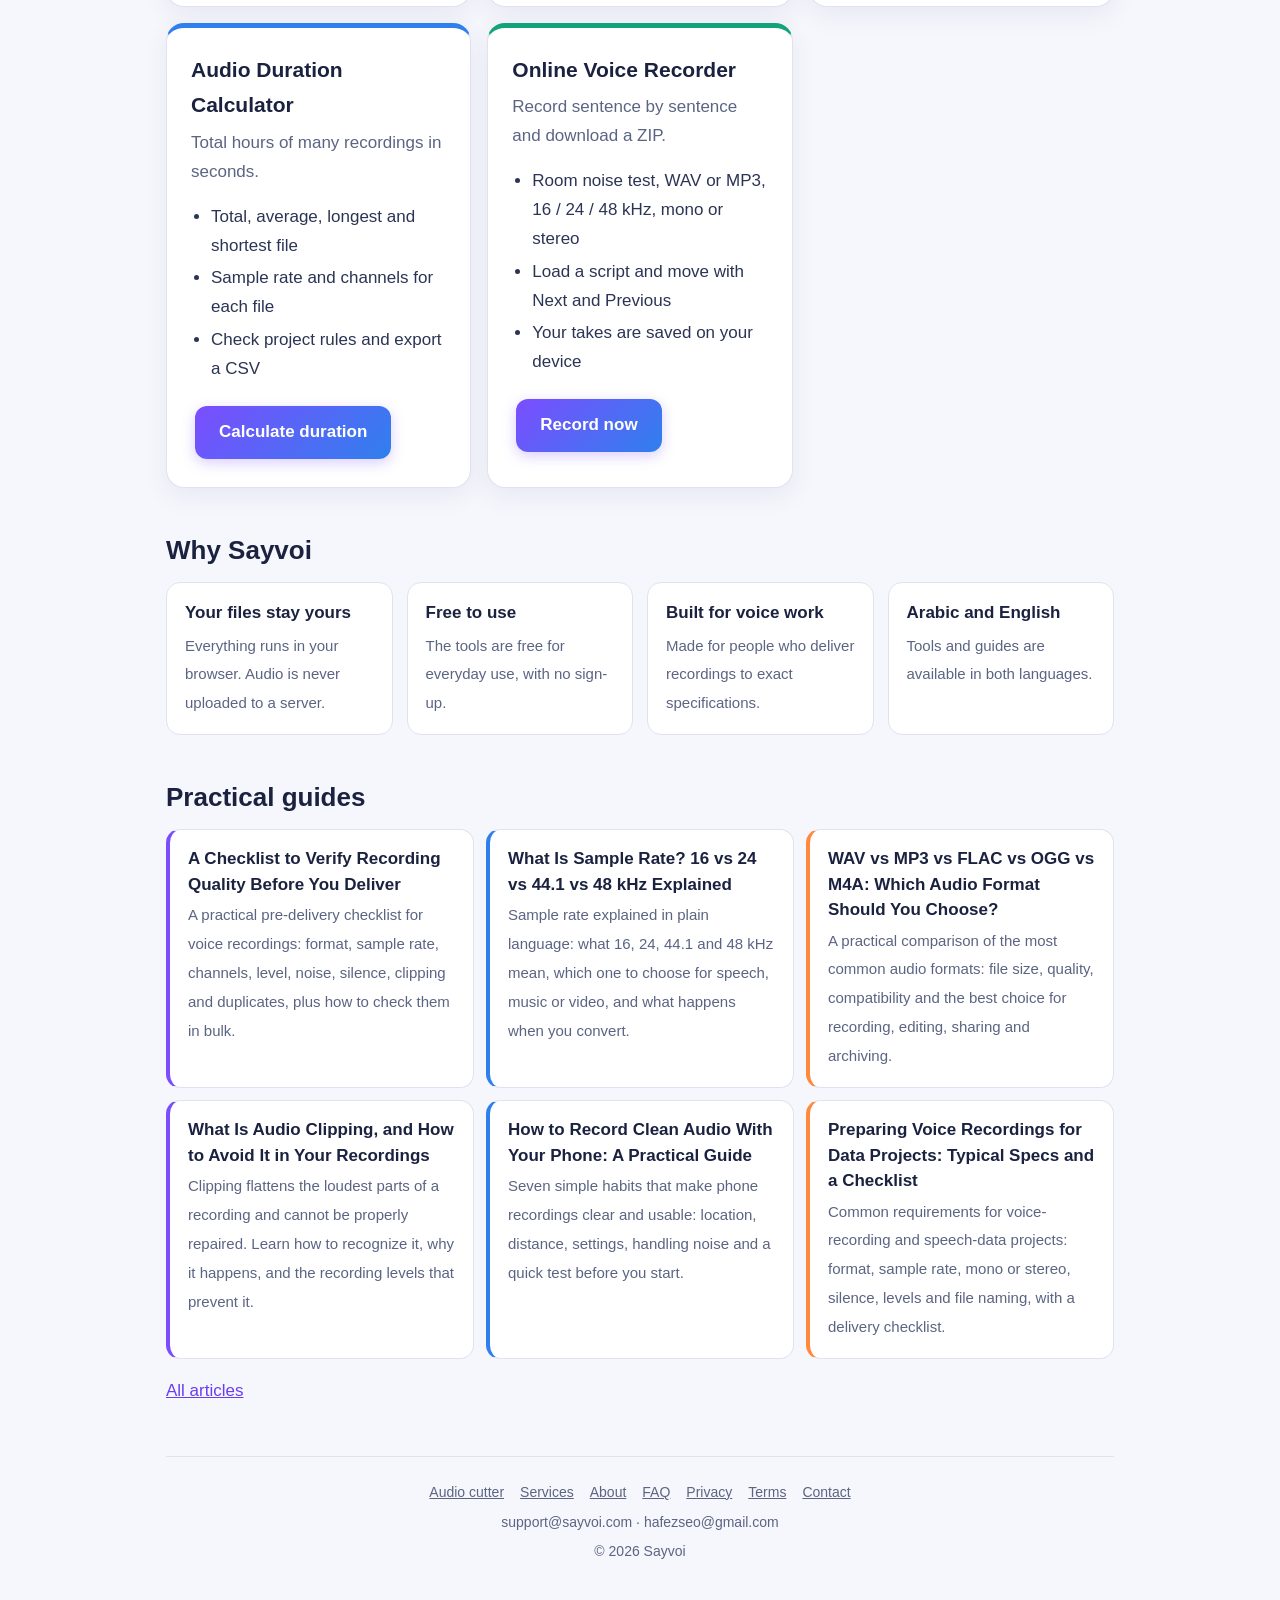
==== commit 011d4266: "Add files via upload" ====
--- a/index.html
+++ b/index.html
@@ -56,6 +56,17 @@
 footer{margin-top:50px;padding-top:18px;border-top:1px solid var(--line);color:var(--muted);font-size:14px;text-align:center}
 footer a{color:var(--muted);margin:0 8px}
 footer p{margin:6px 0}
+/* nav v2 */
+nav.top,.top{gap:8px 8px;padding:4px 0 16px}
+nav.top .brand,.top .brand{order:0;font-size:26px;margin-inline-end:auto}
+nav.top .lang,.top .lang{order:1}
+nav.top::before,.top::before{content:"";order:2;flex-basis:100%;height:0}
+nav.top a:not(.brand),.top a.nl{order:2;font-size:14px;line-height:1.4;padding:5px 13px;border:1px solid var(--line);border-radius:99px;background:rgba(255,255,255,.7);color:var(--ink);white-space:nowrap;transition:background .15s,border-color .15s,color .15s}
+nav.top a:not(.brand):hover,.top a.nl:hover{border-color:var(--accent);color:var(--accent);background:#fff}
+nav.top a.on,.top a.nl.on{background:var(--grad);color:#fff;border-color:transparent;font-weight:700;padding:5px 14px}
+nav.top a.on:hover,.top a.nl.on:hover{color:#fff}
+@media (max-width:520px){nav.top a:not(.brand),.top a.nl{font-size:13px;padding:4px 11px}}
+/* /nav v2 */
 </style>
 </head>
 <body>
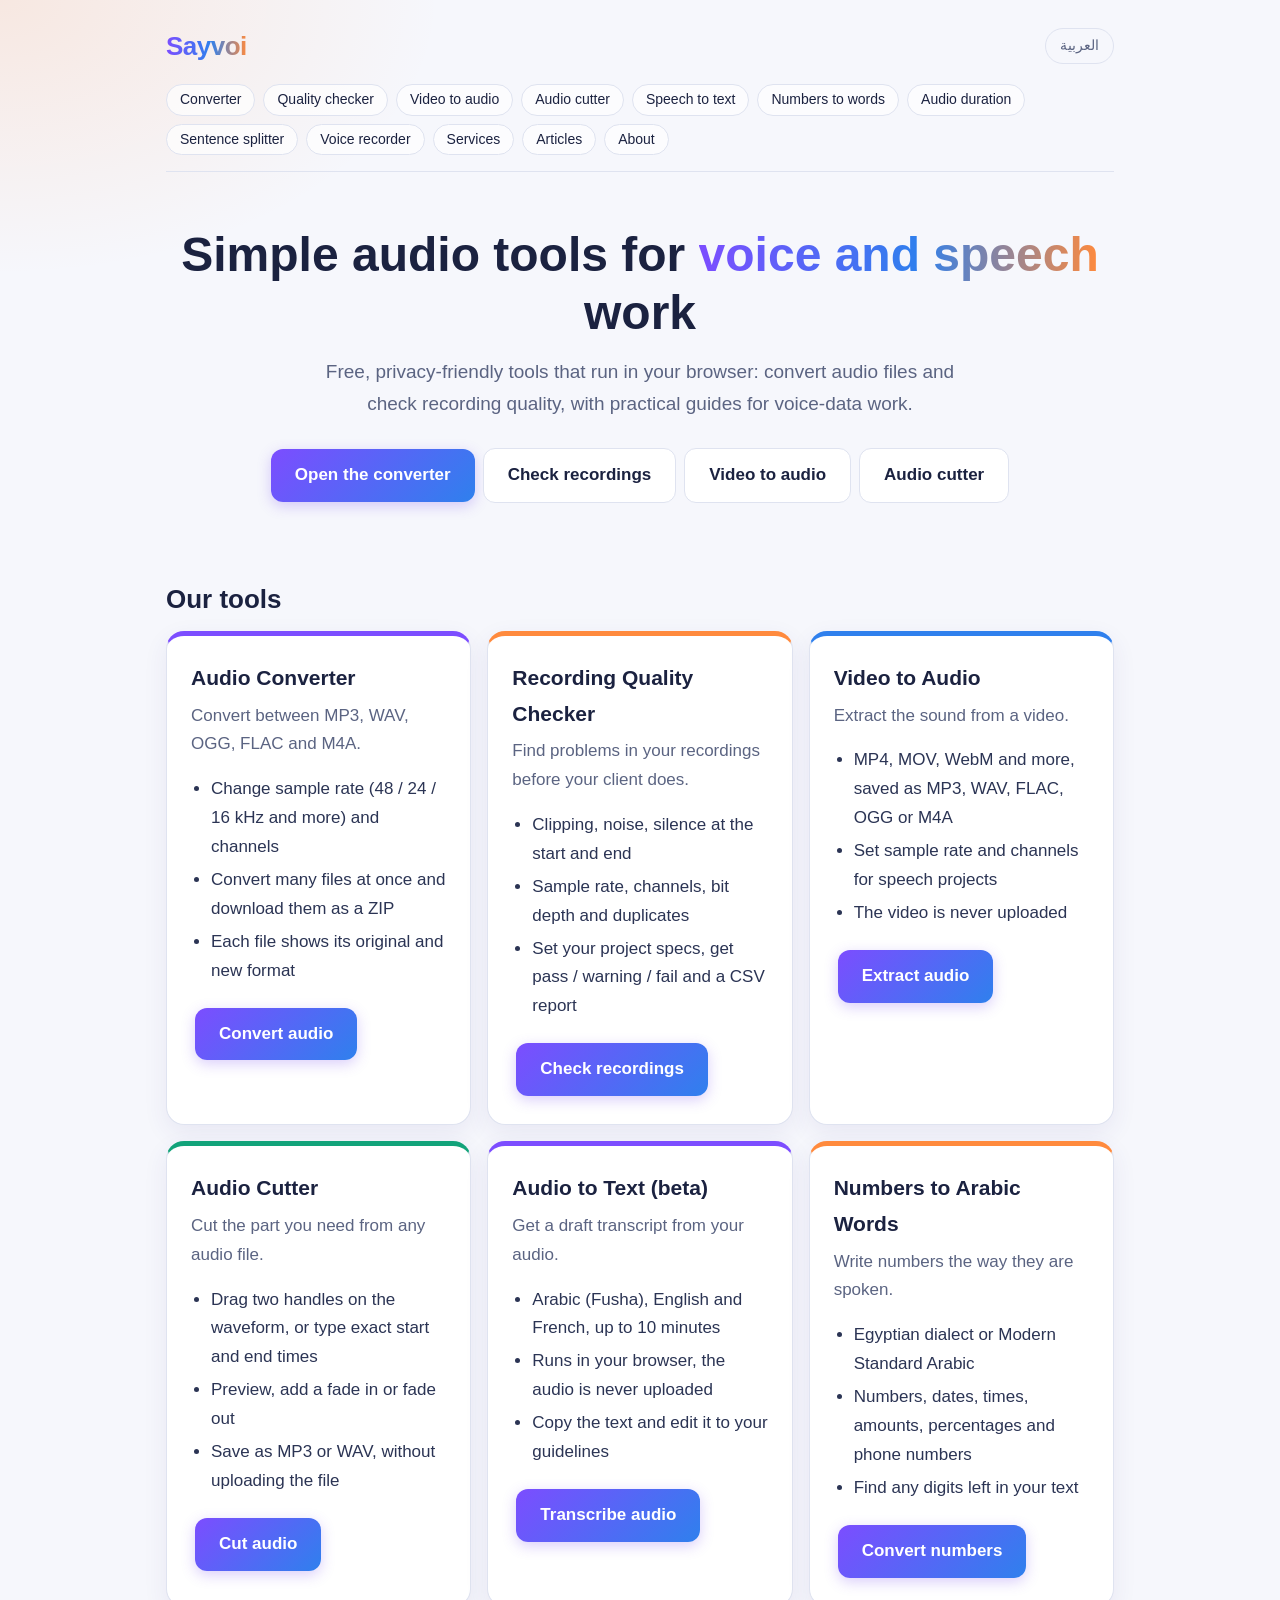
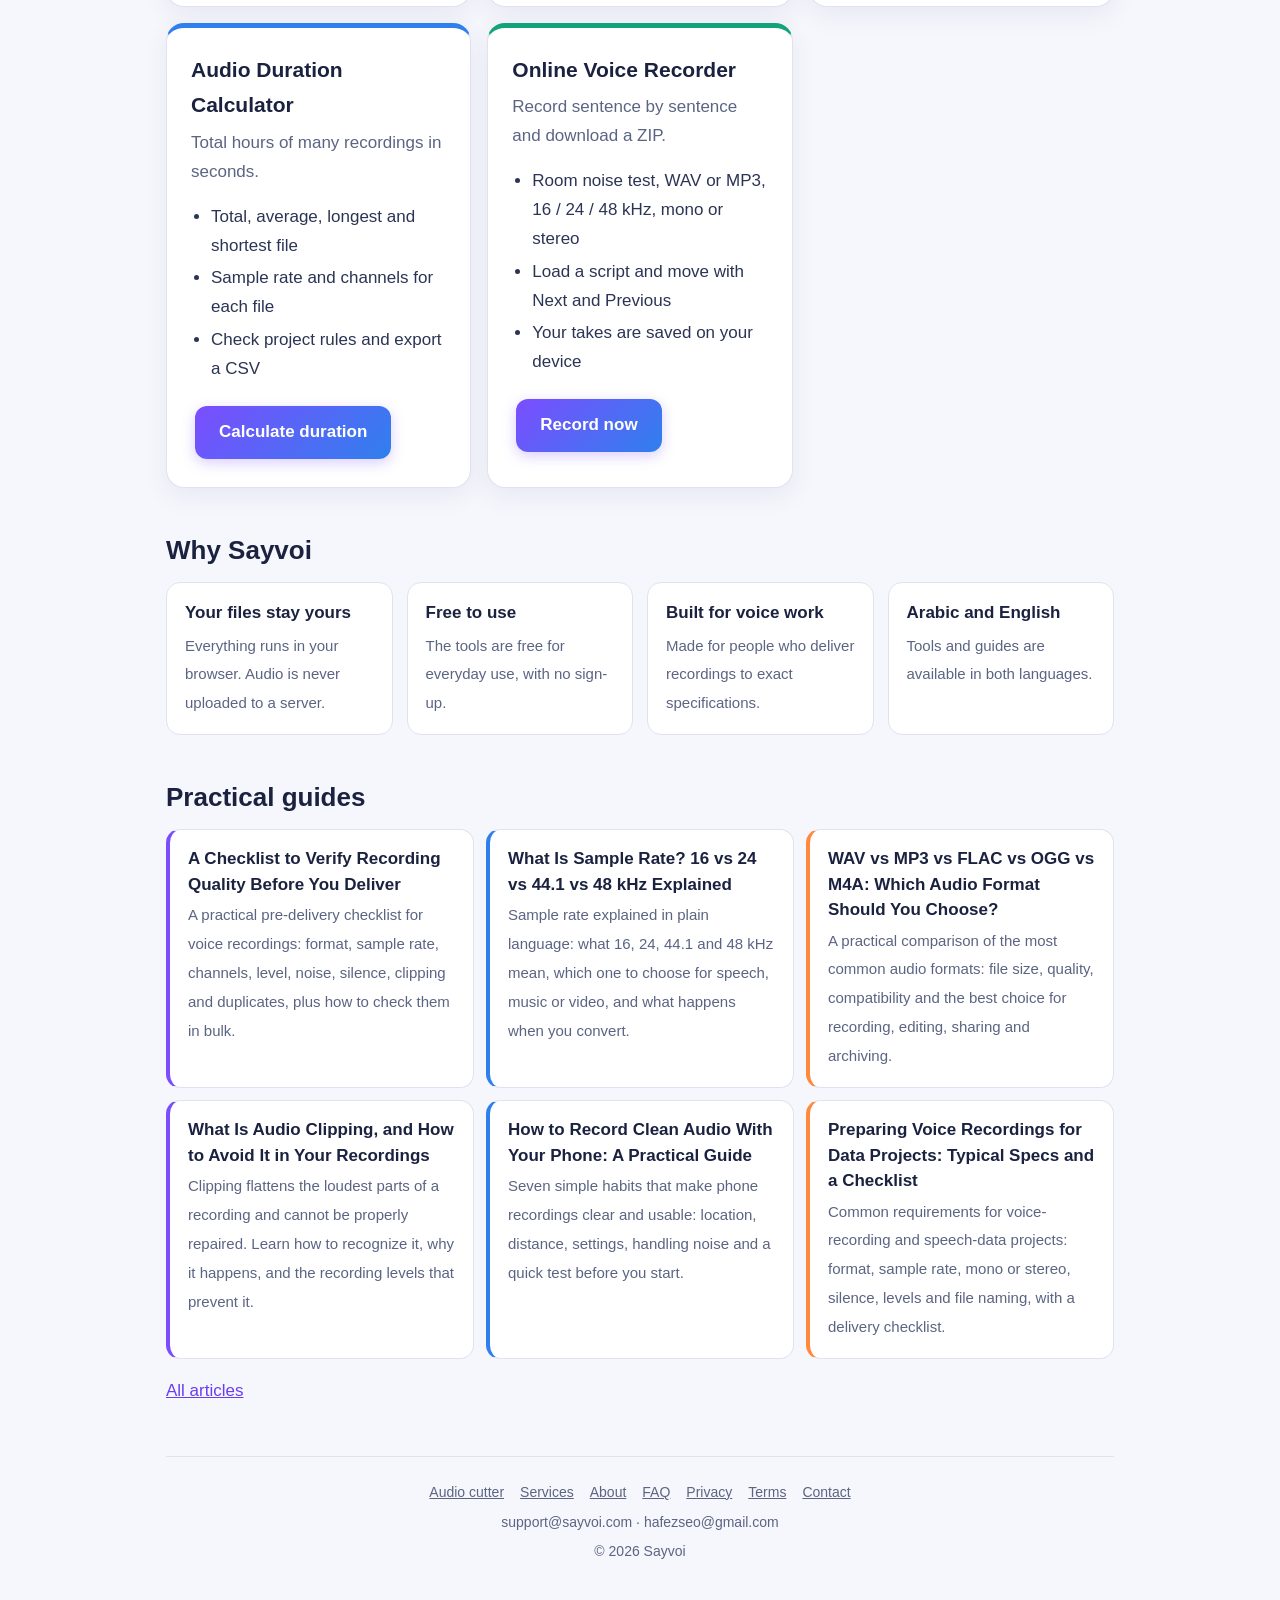
==== commit 7a6cad76: "Add files via upload" ====
--- a/index.html
+++ b/index.html
@@ -72,7 +72,7 @@
 <body>
 <div class="wrap">
 <nav class="top"><a class="brand" href="/">Sayvoi</a>
-<a class="nl" href="https://convert.sayvoi.com/" data-t="n1"></a><a class="nl" href="https://convert.sayvoi.com/check/" data-t="n2"></a><a class="nl" href="https://convert.sayvoi.com/video-to-audio/" data-t="n5"></a><a class="nl" href="https://convert.sayvoi.com/audio-cutter/" data-t="n7"></a><a class="nl" href="https://convert.sayvoi.com/speech-to-text/" data-t="n8"></a><a class="nl" href="https://convert.sayvoi.com/numbers-to-words/" data-t="n9"></a><a class="nl" href="https://convert.sayvoi.com/audio-duration/" data-t="n10"></a><a class="nl" href="https://convert.sayvoi.com/voice-recorder/" data-t="n11"></a><a class="nl" href="/services/" data-t="n6"></a><a class="nl" href="https://convert.sayvoi.com/articles/" data-t="n3"></a><a class="nl" href="https://convert.sayvoi.com/about.html" data-t="n4"></a>
+<a class="nl" href="https://convert.sayvoi.com/" data-t="n1"></a><a class="nl" href="https://convert.sayvoi.com/check/" data-t="n2"></a><a class="nl" href="https://convert.sayvoi.com/video-to-audio/" data-t="n5"></a><a class="nl" href="https://convert.sayvoi.com/audio-cutter/" data-t="n7"></a><a class="nl" href="https://convert.sayvoi.com/speech-to-text/" data-t="n8"></a><a class="nl" href="https://convert.sayvoi.com/numbers-to-words/" data-t="n9"></a><a class="nl" href="https://convert.sayvoi.com/audio-duration/" data-t="n10"></a><a class="nl" href="https://convert.sayvoi.com/sentence-splitter/" data-t="n12"></a><a class="nl" href="https://convert.sayvoi.com/voice-recorder/" data-t="n11"></a><a class="nl" href="/services/" data-t="n6"></a><a class="nl" href="https://convert.sayvoi.com/articles/" data-t="n3"></a><a class="nl" href="https://convert.sayvoi.com/about.html" data-t="n4"></a>
 <button class="lang" id="langBtn" type="button">العربية</button></nav>
 
 <section class="hero">
@@ -124,7 +124,7 @@
       c2t:"Recording Quality Checker", c2p:"Find problems in your recordings before your client does.", c2l:["Clipping, noise, silence at the start and end","Sample rate, channels, bit depth and duplicates","Set your project specs, get pass / warning / fail and a CSV report"], c2b:"Check recordings",
       c3t:"Video to Audio", c3p:"Extract the sound from a video.", c3l:["MP4, MOV, WebM and more, saved as MP3, WAV, FLAC, OGG or M4A","Set sample rate and channels for speech projects","The video is never uploaded"], c3b:"Extract audio",
       c4t:"Audio Cutter", c4p:"Cut the part you need from any audio file.", c4l:["Drag two handles on the waveform, or type exact start and end times","Preview, add a fade in or fade out","Save as MP3 or WAV, without uploading the file"], c4b:"Cut audio",
-      n8:"Speech to text", n9:"Numbers to words", n10:"Audio duration", n11:"Voice recorder",
+      n8:"Speech to text", n9:"Numbers to words", n10:"Audio duration", n11:"Voice recorder", n12:"Sentence splitter",
       c5t:"Audio to Text (beta)", c5p:"Get a draft transcript from your audio.", c5l:["Arabic (Fusha), English and French, up to 10 minutes","Runs in your browser, the audio is never uploaded","Copy the text and edit it to your guidelines"], c5b:"Transcribe audio",
       c6t:"Numbers to Arabic Words", c6p:"Write numbers the way they are spoken.", c6l:["Egyptian dialect or Modern Standard Arabic","Numbers, dates, times, amounts, percentages and phone numbers","Find any digits left in your text"], c6b:"Convert numbers",
       c7t:"Audio Duration Calculator", c7p:"Total hours of many recordings in seconds.", c7l:["Total, average, longest and shortest file","Sample rate and channels for each file","Check project rules and export a CSV"], c7b:"Calculate duration",
@@ -145,7 +145,7 @@
       c2t:"فاحص جودة التسجيلات", c2p:"اكتشف مشكلات تسجيلاتك قبل أن يكتشفها عميلك.", c2l:["التشويه والضوضاء والصمت في البداية والنهاية","معدل العينة والقنوات وعمق البت والتكرار","حدّد مواصفات مشروعك لتحصل على سليم / تنبيه / مرفوض وتقرير CSV"], c2b:"افحص التسجيلات",
       c3t:"الفيديو إلى صوت", c3p:"استخرج الصوت من فيديو.", c3l:["MP4 وMOV وWebM وغيرها، بصيغة MP3 أو WAV أو FLAC أو OGG أو M4A","اضبط معدل العينة والقنوات لمشاريع الكلام","لا يُرفع الفيديو أبدًا"], c3b:"استخرج الصوت",
       c4t:"قص الصوت", c4p:"اقطع الجزء الذي تحتاجه من أي ملف صوتي.", c4l:["اسحب مقبضين على شكل الموجة، أو اكتب وقتي البداية والنهاية بدقة","استمع للمقطع وأضف تلاشيًا في البداية أو النهاية","احفظه MP3 أو WAV دون رفع الملف"], c4b:"قص الصوت",
-      n8:"الصوت إلى نص", n9:"الأرقام بالحروف", n10:"مدة الملفات", n11:"مسجّل الصوت",
+      n8:"الصوت إلى نص", n9:"الأرقام بالحروف", n10:"مدة الملفات", n11:"مسجّل الصوت", n12:"مقسّم الجمل",
       c5t:"الصوت إلى نص (بيتا)", c5p:"احصل على مسودة تفريغ من صوتك.", c5l:["فصحى وإنجليزي وفرنسي، حتى 10 دقائق","يعمل داخل متصفحك ولا يُرفع الصوت أبدًا","انسخ النص وعدّله حسب إرشاداتك"], c5b:"فرّغ الصوت",
       c6t:"الأرقام بالحروف العربية", c6p:"اكتب الأرقام كما تُنطق.", c6l:["باللهجة المصرية أو الفصحى","الأرقام والتواريخ والأوقات والمبالغ والنسب وأرقام الهاتف","اكتشف أي أرقام بقيت في نصك"], c6b:"حوّل الأرقام",
       c7t:"حاسبة مدة الملفات الصوتية", c7p:"إجمالي ساعات عشرات التسجيلات في ثوانٍ.", c7l:["الإجمالي والمتوسط وأطول وأقصر ملف","معدل العينة والقنوات لكل ملف","افحص شروط المشروع وصدّر CSV"], c7b:"احسب المدة",
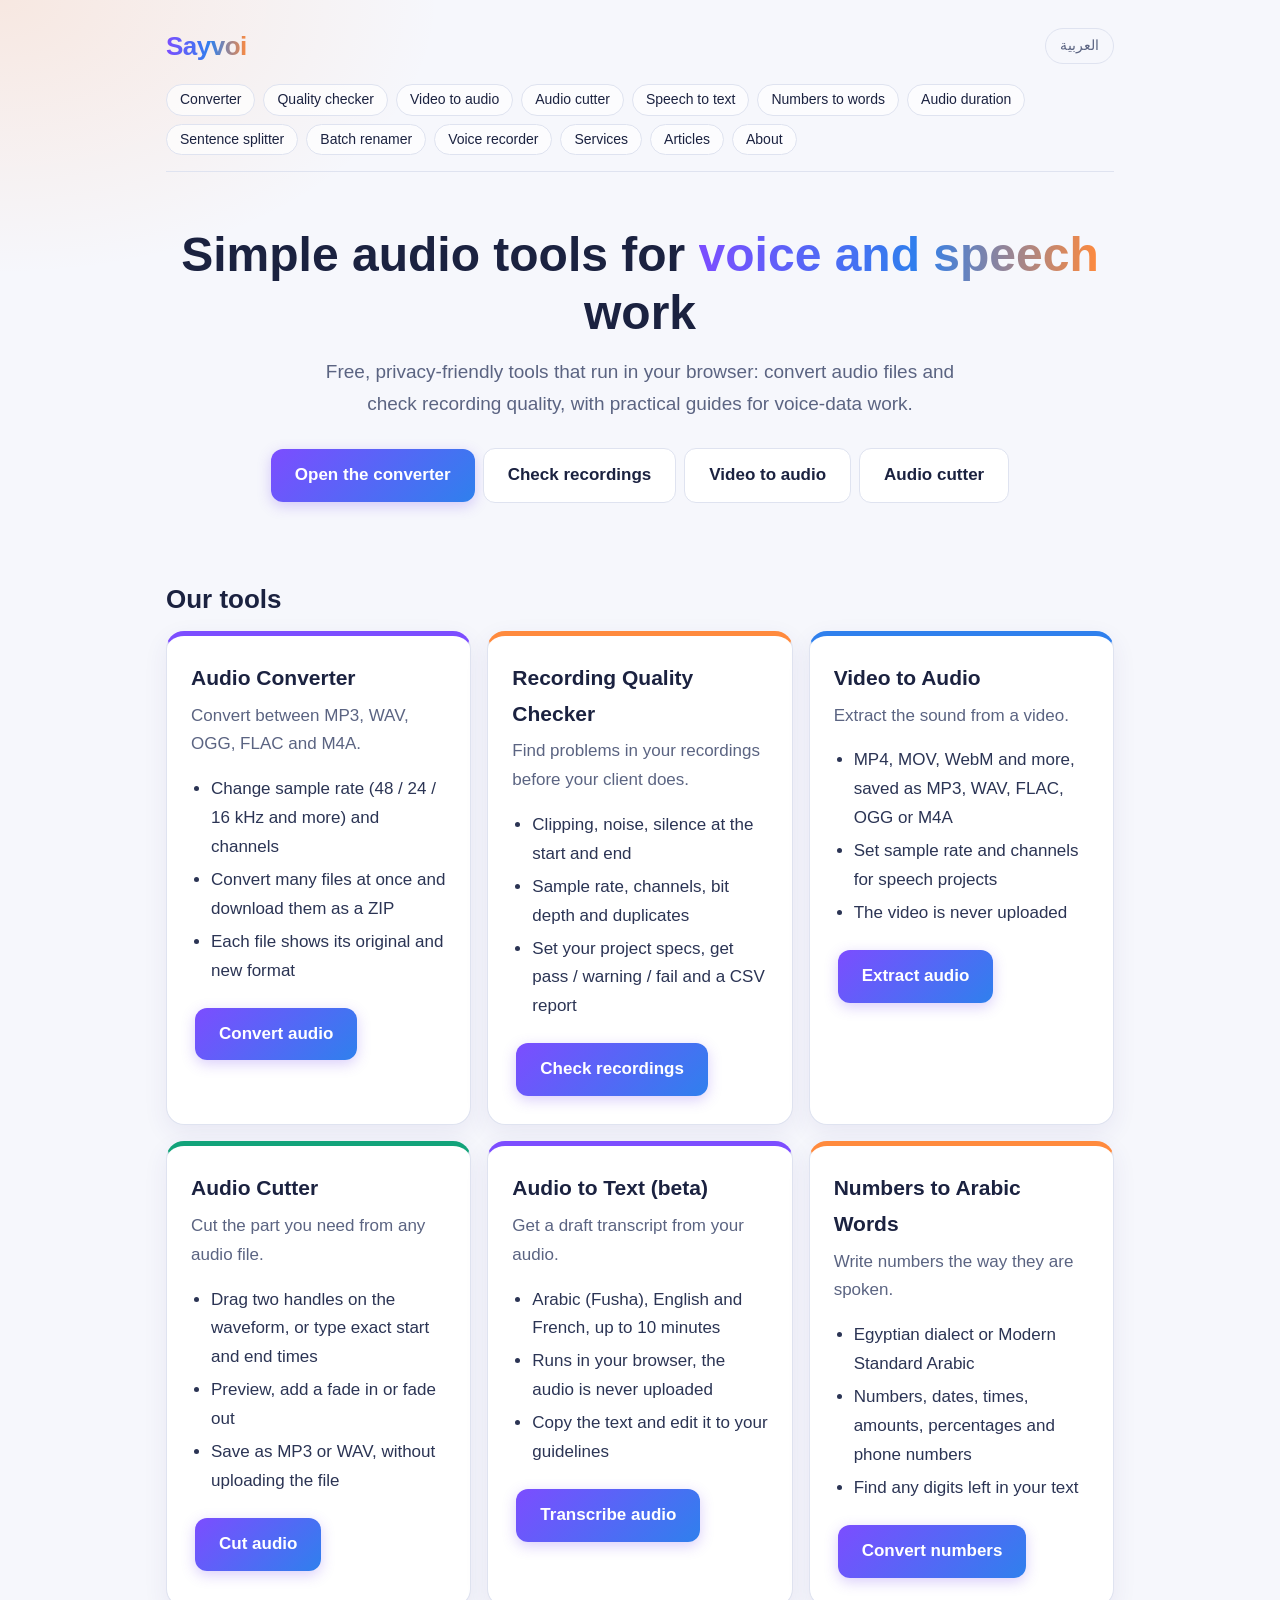
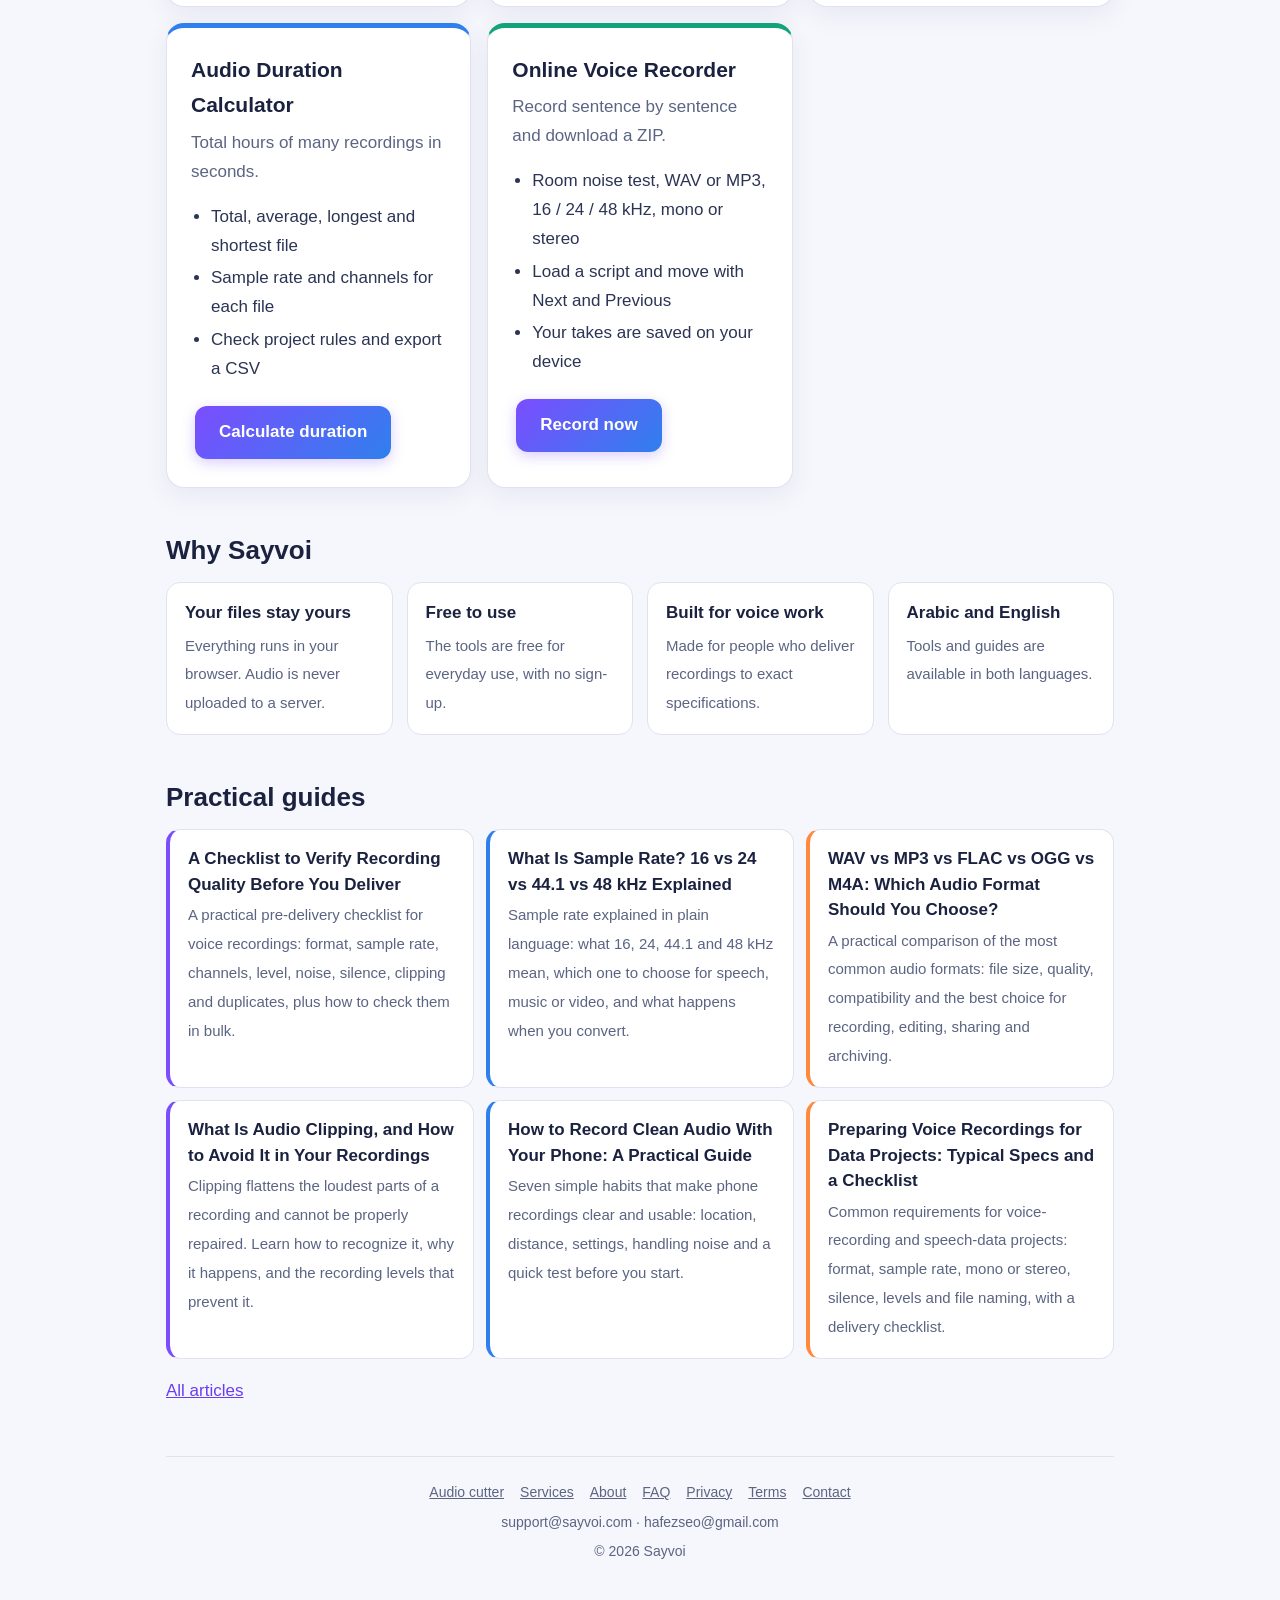
==== commit c14f627d: "Add files via upload" ====
--- a/index.html
+++ b/index.html
@@ -72,7 +72,7 @@
 <body>
 <div class="wrap">
 <nav class="top"><a class="brand" href="/">Sayvoi</a>
-<a class="nl" href="https://convert.sayvoi.com/" data-t="n1"></a><a class="nl" href="https://convert.sayvoi.com/check/" data-t="n2"></a><a class="nl" href="https://convert.sayvoi.com/video-to-audio/" data-t="n5"></a><a class="nl" href="https://convert.sayvoi.com/audio-cutter/" data-t="n7"></a><a class="nl" href="https://convert.sayvoi.com/speech-to-text/" data-t="n8"></a><a class="nl" href="https://convert.sayvoi.com/numbers-to-words/" data-t="n9"></a><a class="nl" href="https://convert.sayvoi.com/audio-duration/" data-t="n10"></a><a class="nl" href="https://convert.sayvoi.com/sentence-splitter/" data-t="n12"></a><a class="nl" href="https://convert.sayvoi.com/voice-recorder/" data-t="n11"></a><a class="nl" href="/services/" data-t="n6"></a><a class="nl" href="https://convert.sayvoi.com/articles/" data-t="n3"></a><a class="nl" href="https://convert.sayvoi.com/about.html" data-t="n4"></a>
+<a class="nl" href="https://convert.sayvoi.com/" data-t="n1"></a><a class="nl" href="https://convert.sayvoi.com/check/" data-t="n2"></a><a class="nl" href="https://convert.sayvoi.com/video-to-audio/" data-t="n5"></a><a class="nl" href="https://convert.sayvoi.com/audio-cutter/" data-t="n7"></a><a class="nl" href="https://convert.sayvoi.com/speech-to-text/" data-t="n8"></a><a class="nl" href="https://convert.sayvoi.com/numbers-to-words/" data-t="n9"></a><a class="nl" href="https://convert.sayvoi.com/audio-duration/" data-t="n10"></a><a class="nl" href="https://convert.sayvoi.com/sentence-splitter/" data-t="n12"></a><a class="nl" href="https://convert.sayvoi.com/audio-renamer/" data-t="n13"></a><a class="nl" href="https://convert.sayvoi.com/voice-recorder/" data-t="n11"></a><a class="nl" href="/services/" data-t="n6"></a><a class="nl" href="https://convert.sayvoi.com/articles/" data-t="n3"></a><a class="nl" href="https://convert.sayvoi.com/about.html" data-t="n4"></a>
 <button class="lang" id="langBtn" type="button">العربية</button></nav>
 
 <section class="hero">
@@ -124,7 +124,7 @@
       c2t:"Recording Quality Checker", c2p:"Find problems in your recordings before your client does.", c2l:["Clipping, noise, silence at the start and end","Sample rate, channels, bit depth and duplicates","Set your project specs, get pass / warning / fail and a CSV report"], c2b:"Check recordings",
       c3t:"Video to Audio", c3p:"Extract the sound from a video.", c3l:["MP4, MOV, WebM and more, saved as MP3, WAV, FLAC, OGG or M4A","Set sample rate and channels for speech projects","The video is never uploaded"], c3b:"Extract audio",
       c4t:"Audio Cutter", c4p:"Cut the part you need from any audio file.", c4l:["Drag two handles on the waveform, or type exact start and end times","Preview, add a fade in or fade out","Save as MP3 or WAV, without uploading the file"], c4b:"Cut audio",
-      n8:"Speech to text", n9:"Numbers to words", n10:"Audio duration", n11:"Voice recorder", n12:"Sentence splitter",
+      n8:"Speech to text", n9:"Numbers to words", n10:"Audio duration", n11:"Voice recorder", n12:"Sentence splitter", n13:"Batch renamer",
       c5t:"Audio to Text (beta)", c5p:"Get a draft transcript from your audio.", c5l:["Arabic (Fusha), English and French, up to 10 minutes","Runs in your browser, the audio is never uploaded","Copy the text and edit it to your guidelines"], c5b:"Transcribe audio",
       c6t:"Numbers to Arabic Words", c6p:"Write numbers the way they are spoken.", c6l:["Egyptian dialect or Modern Standard Arabic","Numbers, dates, times, amounts, percentages and phone numbers","Find any digits left in your text"], c6b:"Convert numbers",
       c7t:"Audio Duration Calculator", c7p:"Total hours of many recordings in seconds.", c7l:["Total, average, longest and shortest file","Sample rate and channels for each file","Check project rules and export a CSV"], c7b:"Calculate duration",
@@ -145,7 +145,7 @@
       c2t:"فاحص جودة التسجيلات", c2p:"اكتشف مشكلات تسجيلاتك قبل أن يكتشفها عميلك.", c2l:["التشويه والضوضاء والصمت في البداية والنهاية","معدل العينة والقنوات وعمق البت والتكرار","حدّد مواصفات مشروعك لتحصل على سليم / تنبيه / مرفوض وتقرير CSV"], c2b:"افحص التسجيلات",
       c3t:"الفيديو إلى صوت", c3p:"استخرج الصوت من فيديو.", c3l:["MP4 وMOV وWebM وغيرها، بصيغة MP3 أو WAV أو FLAC أو OGG أو M4A","اضبط معدل العينة والقنوات لمشاريع الكلام","لا يُرفع الفيديو أبدًا"], c3b:"استخرج الصوت",
       c4t:"قص الصوت", c4p:"اقطع الجزء الذي تحتاجه من أي ملف صوتي.", c4l:["اسحب مقبضين على شكل الموجة، أو اكتب وقتي البداية والنهاية بدقة","استمع للمقطع وأضف تلاشيًا في البداية أو النهاية","احفظه MP3 أو WAV دون رفع الملف"], c4b:"قص الصوت",
-      n8:"الصوت إلى نص", n9:"الأرقام بالحروف", n10:"مدة الملفات", n11:"مسجّل الصوت", n12:"مقسّم الجمل",
+      n8:"الصوت إلى نص", n9:"الأرقام بالحروف", n10:"مدة الملفات", n11:"مسجّل الصوت", n12:"مقسّم الجمل", n13:"إعادة التسمية",
       c5t:"الصوت إلى نص (بيتا)", c5p:"احصل على مسودة تفريغ من صوتك.", c5l:["فصحى وإنجليزي وفرنسي، حتى 10 دقائق","يعمل داخل متصفحك ولا يُرفع الصوت أبدًا","انسخ النص وعدّله حسب إرشاداتك"], c5b:"فرّغ الصوت",
       c6t:"الأرقام بالحروف العربية", c6p:"اكتب الأرقام كما تُنطق.", c6l:["باللهجة المصرية أو الفصحى","الأرقام والتواريخ والأوقات والمبالغ والنسب وأرقام الهاتف","اكتشف أي أرقام بقيت في نصك"], c6b:"حوّل الأرقام",
       c7t:"حاسبة مدة الملفات الصوتية", c7p:"إجمالي ساعات عشرات التسجيلات في ثوانٍ.", c7l:["الإجمالي والمتوسط وأطول وأقصر ملف","معدل العينة والقنوات لكل ملف","افحص شروط المشروع وصدّر CSV"], c7b:"احسب المدة",
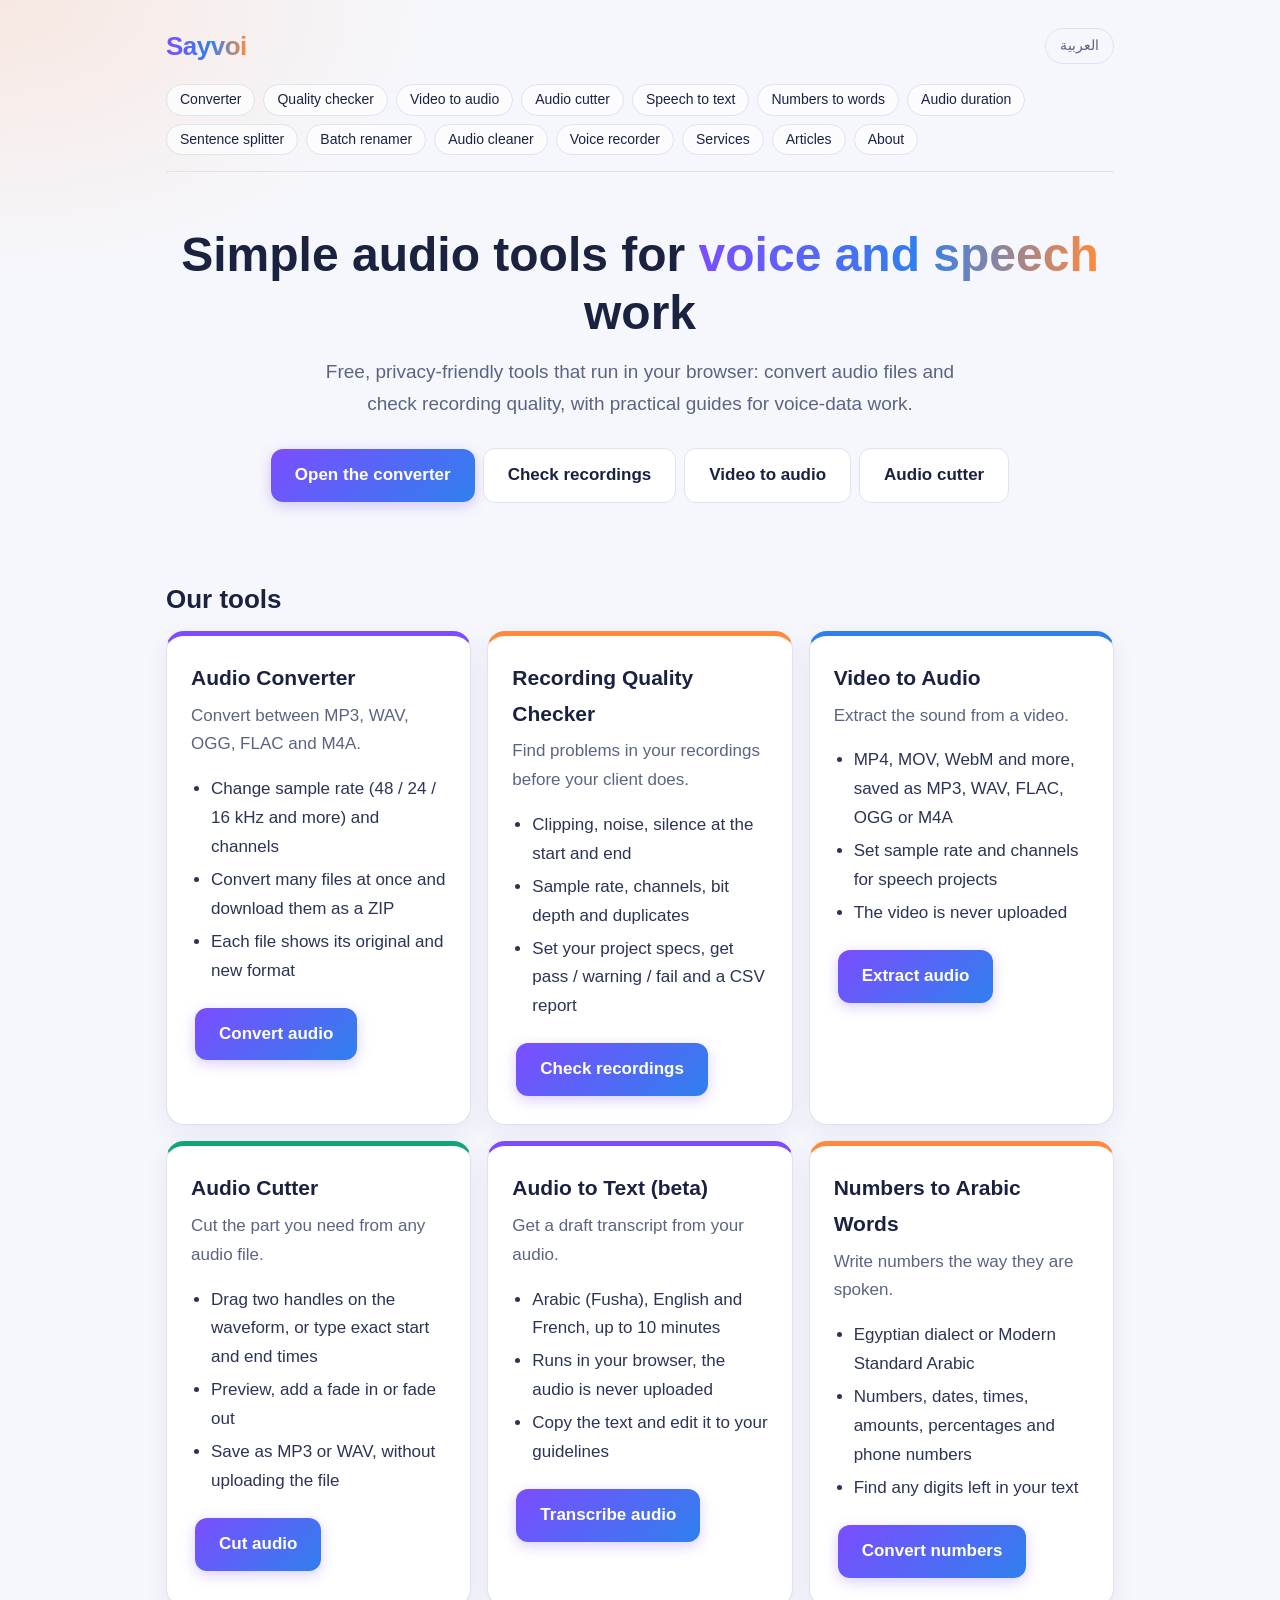
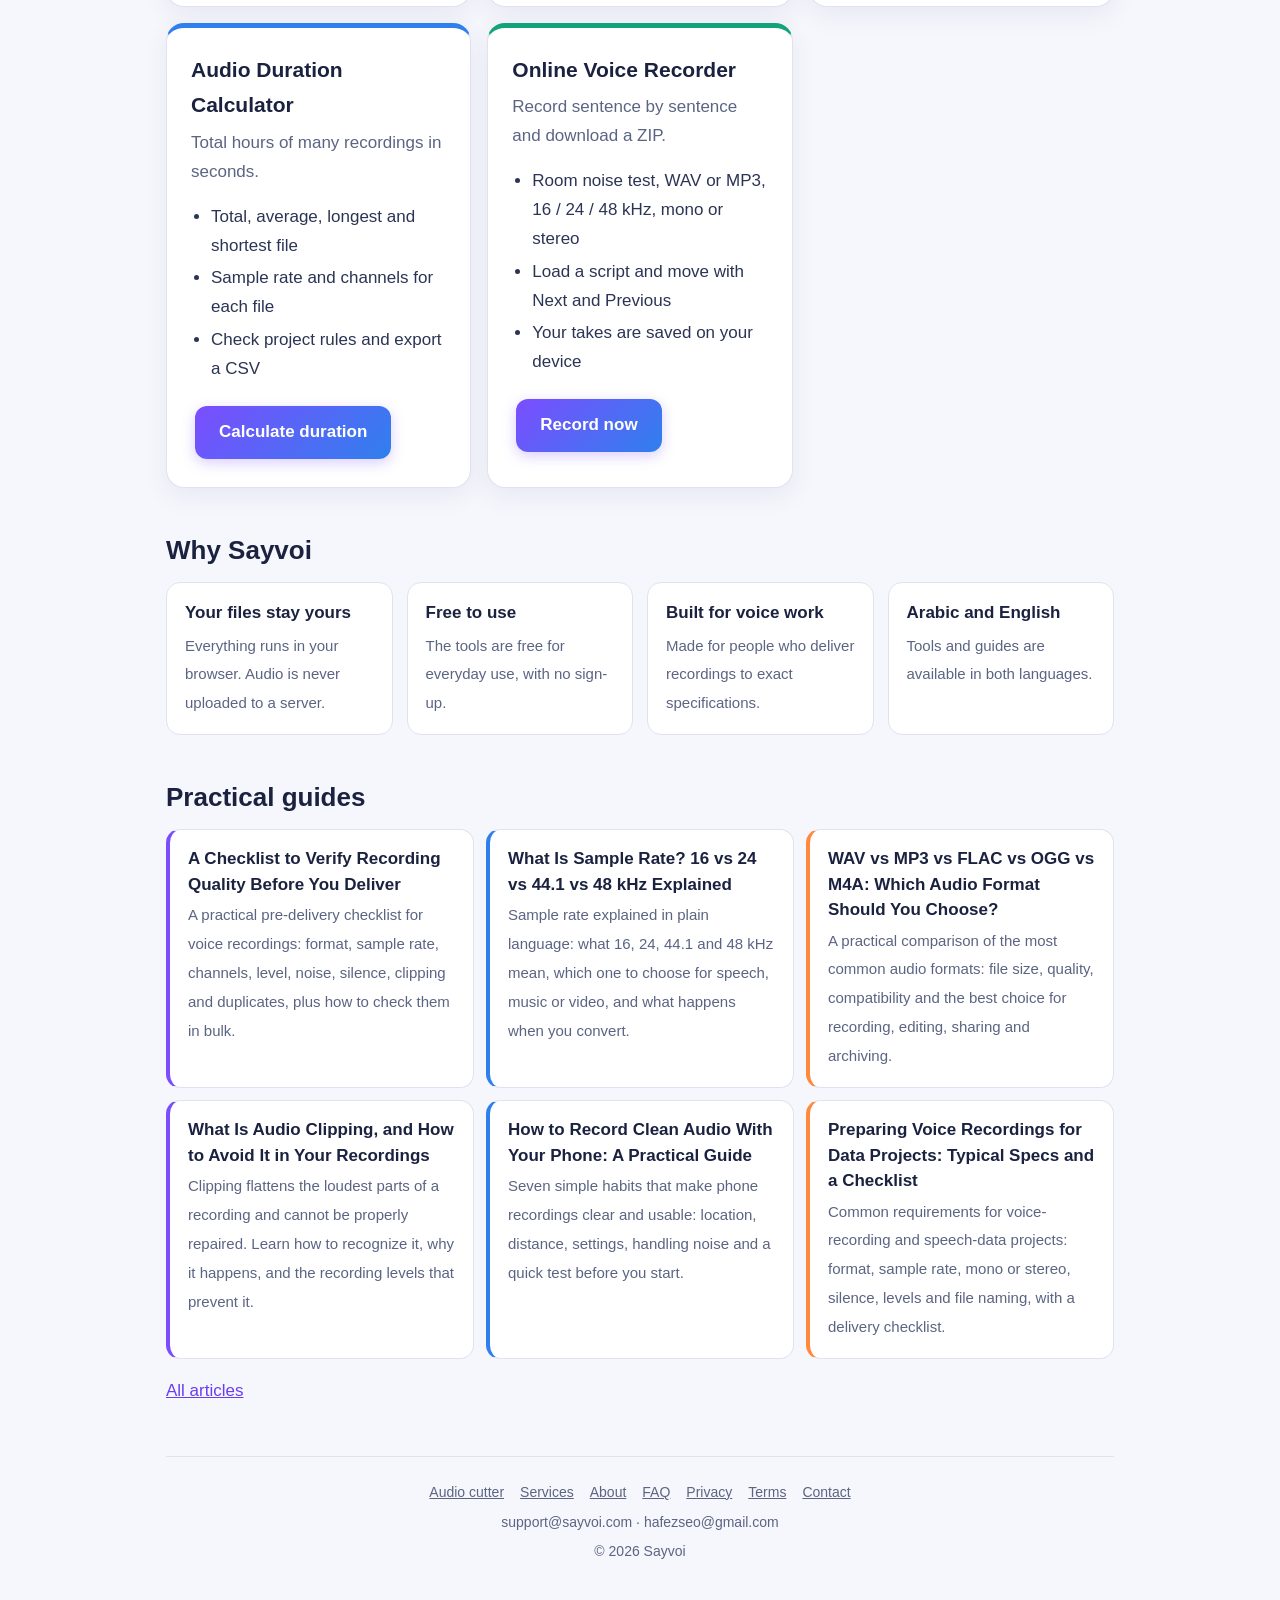
==== commit d287d81c: "Add files via upload" ====
--- a/index.html
+++ b/index.html
@@ -72,7 +72,7 @@
 <body>
 <div class="wrap">
 <nav class="top"><a class="brand" href="/">Sayvoi</a>
-<a class="nl" href="https://convert.sayvoi.com/" data-t="n1"></a><a class="nl" href="https://convert.sayvoi.com/check/" data-t="n2"></a><a class="nl" href="https://convert.sayvoi.com/video-to-audio/" data-t="n5"></a><a class="nl" href="https://convert.sayvoi.com/audio-cutter/" data-t="n7"></a><a class="nl" href="https://convert.sayvoi.com/speech-to-text/" data-t="n8"></a><a class="nl" href="https://convert.sayvoi.com/numbers-to-words/" data-t="n9"></a><a class="nl" href="https://convert.sayvoi.com/audio-duration/" data-t="n10"></a><a class="nl" href="https://convert.sayvoi.com/sentence-splitter/" data-t="n12"></a><a class="nl" href="https://convert.sayvoi.com/audio-renamer/" data-t="n13"></a><a class="nl" href="https://convert.sayvoi.com/voice-recorder/" data-t="n11"></a><a class="nl" href="/services/" data-t="n6"></a><a class="nl" href="https://convert.sayvoi.com/articles/" data-t="n3"></a><a class="nl" href="https://convert.sayvoi.com/about.html" data-t="n4"></a>
+<a class="nl" href="https://convert.sayvoi.com/" data-t="n1"></a><a class="nl" href="https://convert.sayvoi.com/check/" data-t="n2"></a><a class="nl" href="https://convert.sayvoi.com/video-to-audio/" data-t="n5"></a><a class="nl" href="https://convert.sayvoi.com/audio-cutter/" data-t="n7"></a><a class="nl" href="https://convert.sayvoi.com/speech-to-text/" data-t="n8"></a><a class="nl" href="https://convert.sayvoi.com/numbers-to-words/" data-t="n9"></a><a class="nl" href="https://convert.sayvoi.com/audio-duration/" data-t="n10"></a><a class="nl" href="https://convert.sayvoi.com/sentence-splitter/" data-t="n12"></a><a class="nl" href="https://convert.sayvoi.com/audio-renamer/" data-t="n13"></a><a class="nl" href="https://convert.sayvoi.com/audio-cleaner/" data-t="n14"></a><a class="nl" href="https://convert.sayvoi.com/voice-recorder/" data-t="n11"></a><a class="nl" href="/services/" data-t="n6"></a><a class="nl" href="https://convert.sayvoi.com/articles/" data-t="n3"></a><a class="nl" href="https://convert.sayvoi.com/about.html" data-t="n4"></a>
 <button class="lang" id="langBtn" type="button">العربية</button></nav>
 
 <section class="hero">
@@ -124,7 +124,7 @@
       c2t:"Recording Quality Checker", c2p:"Find problems in your recordings before your client does.", c2l:["Clipping, noise, silence at the start and end","Sample rate, channels, bit depth and duplicates","Set your project specs, get pass / warning / fail and a CSV report"], c2b:"Check recordings",
       c3t:"Video to Audio", c3p:"Extract the sound from a video.", c3l:["MP4, MOV, WebM and more, saved as MP3, WAV, FLAC, OGG or M4A","Set sample rate and channels for speech projects","The video is never uploaded"], c3b:"Extract audio",
       c4t:"Audio Cutter", c4p:"Cut the part you need from any audio file.", c4l:["Drag two handles on the waveform, or type exact start and end times","Preview, add a fade in or fade out","Save as MP3 or WAV, without uploading the file"], c4b:"Cut audio",
-      n8:"Speech to text", n9:"Numbers to words", n10:"Audio duration", n11:"Voice recorder", n12:"Sentence splitter", n13:"Batch renamer",
+      n8:"Speech to text", n9:"Numbers to words", n10:"Audio duration", n11:"Voice recorder", n12:"Sentence splitter", n13:"Batch renamer", n14:"Audio cleaner",
       c5t:"Audio to Text (beta)", c5p:"Get a draft transcript from your audio.", c5l:["Arabic (Fusha), English and French, up to 10 minutes","Runs in your browser, the audio is never uploaded","Copy the text and edit it to your guidelines"], c5b:"Transcribe audio",
       c6t:"Numbers to Arabic Words", c6p:"Write numbers the way they are spoken.", c6l:["Egyptian dialect or Modern Standard Arabic","Numbers, dates, times, amounts, percentages and phone numbers","Find any digits left in your text"], c6b:"Convert numbers",
       c7t:"Audio Duration Calculator", c7p:"Total hours of many recordings in seconds.", c7l:["Total, average, longest and shortest file","Sample rate and channels for each file","Check project rules and export a CSV"], c7b:"Calculate duration",
@@ -145,7 +145,7 @@
       c2t:"فاحص جودة التسجيلات", c2p:"اكتشف مشكلات تسجيلاتك قبل أن يكتشفها عميلك.", c2l:["التشويه والضوضاء والصمت في البداية والنهاية","معدل العينة والقنوات وعمق البت والتكرار","حدّد مواصفات مشروعك لتحصل على سليم / تنبيه / مرفوض وتقرير CSV"], c2b:"افحص التسجيلات",
       c3t:"الفيديو إلى صوت", c3p:"استخرج الصوت من فيديو.", c3l:["MP4 وMOV وWebM وغيرها، بصيغة MP3 أو WAV أو FLAC أو OGG أو M4A","اضبط معدل العينة والقنوات لمشاريع الكلام","لا يُرفع الفيديو أبدًا"], c3b:"استخرج الصوت",
       c4t:"قص الصوت", c4p:"اقطع الجزء الذي تحتاجه من أي ملف صوتي.", c4l:["اسحب مقبضين على شكل الموجة، أو اكتب وقتي البداية والنهاية بدقة","استمع للمقطع وأضف تلاشيًا في البداية أو النهاية","احفظه MP3 أو WAV دون رفع الملف"], c4b:"قص الصوت",
-      n8:"الصوت إلى نص", n9:"الأرقام بالحروف", n10:"مدة الملفات", n11:"مسجّل الصوت", n12:"مقسّم الجمل", n13:"إعادة التسمية",
+      n8:"الصوت إلى نص", n9:"الأرقام بالحروف", n10:"مدة الملفات", n11:"مسجّل الصوت", n12:"مقسّم الجمل", n13:"إعادة التسمية", n14:"منظّف الصوت",
       c5t:"الصوت إلى نص (بيتا)", c5p:"احصل على مسودة تفريغ من صوتك.", c5l:["فصحى وإنجليزي وفرنسي، حتى 10 دقائق","يعمل داخل متصفحك ولا يُرفع الصوت أبدًا","انسخ النص وعدّله حسب إرشاداتك"], c5b:"فرّغ الصوت",
       c6t:"الأرقام بالحروف العربية", c6p:"اكتب الأرقام كما تُنطق.", c6l:["باللهجة المصرية أو الفصحى","الأرقام والتواريخ والأوقات والمبالغ والنسب وأرقام الهاتف","اكتشف أي أرقام بقيت في نصك"], c6b:"حوّل الأرقام",
       c7t:"حاسبة مدة الملفات الصوتية", c7p:"إجمالي ساعات عشرات التسجيلات في ثوانٍ.", c7l:["الإجمالي والمتوسط وأطول وأقصر ملف","معدل العينة والقنوات لكل ملف","افحص شروط المشروع وصدّر CSV"], c7b:"احسب المدة",
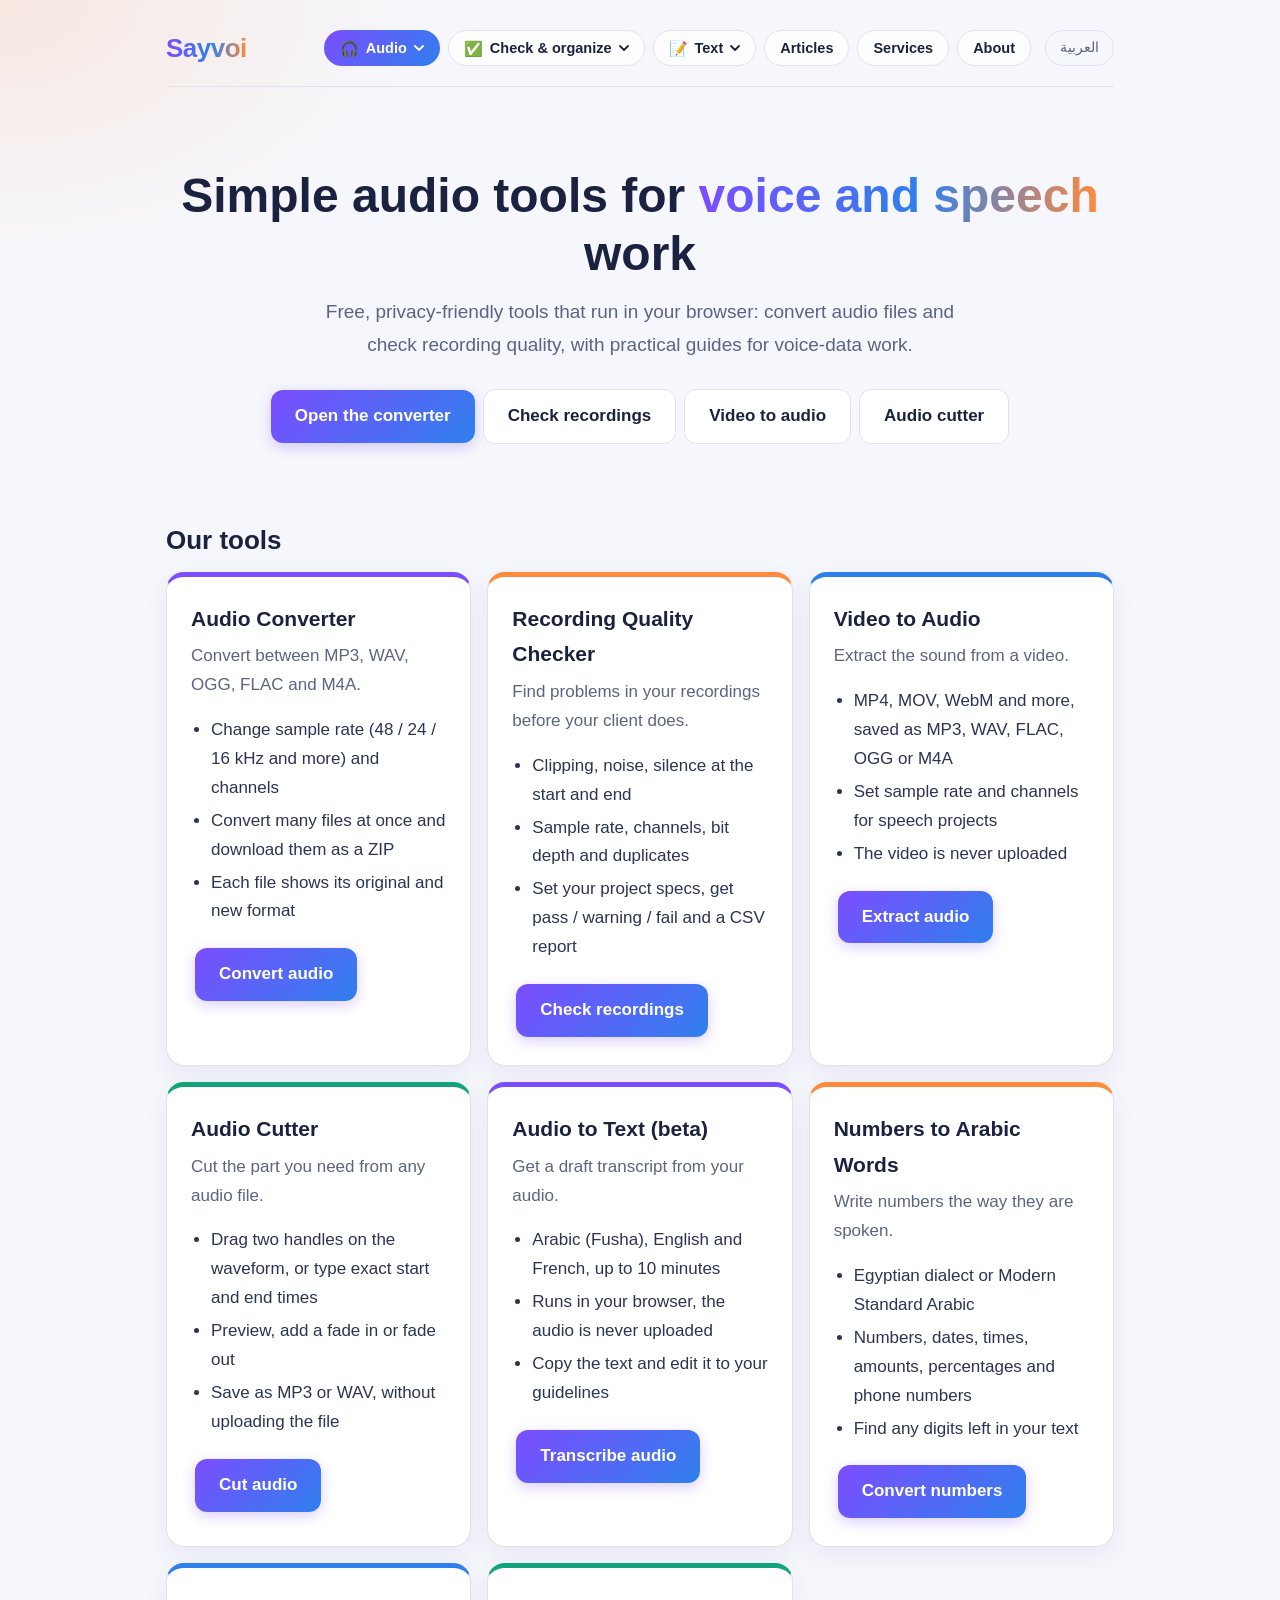
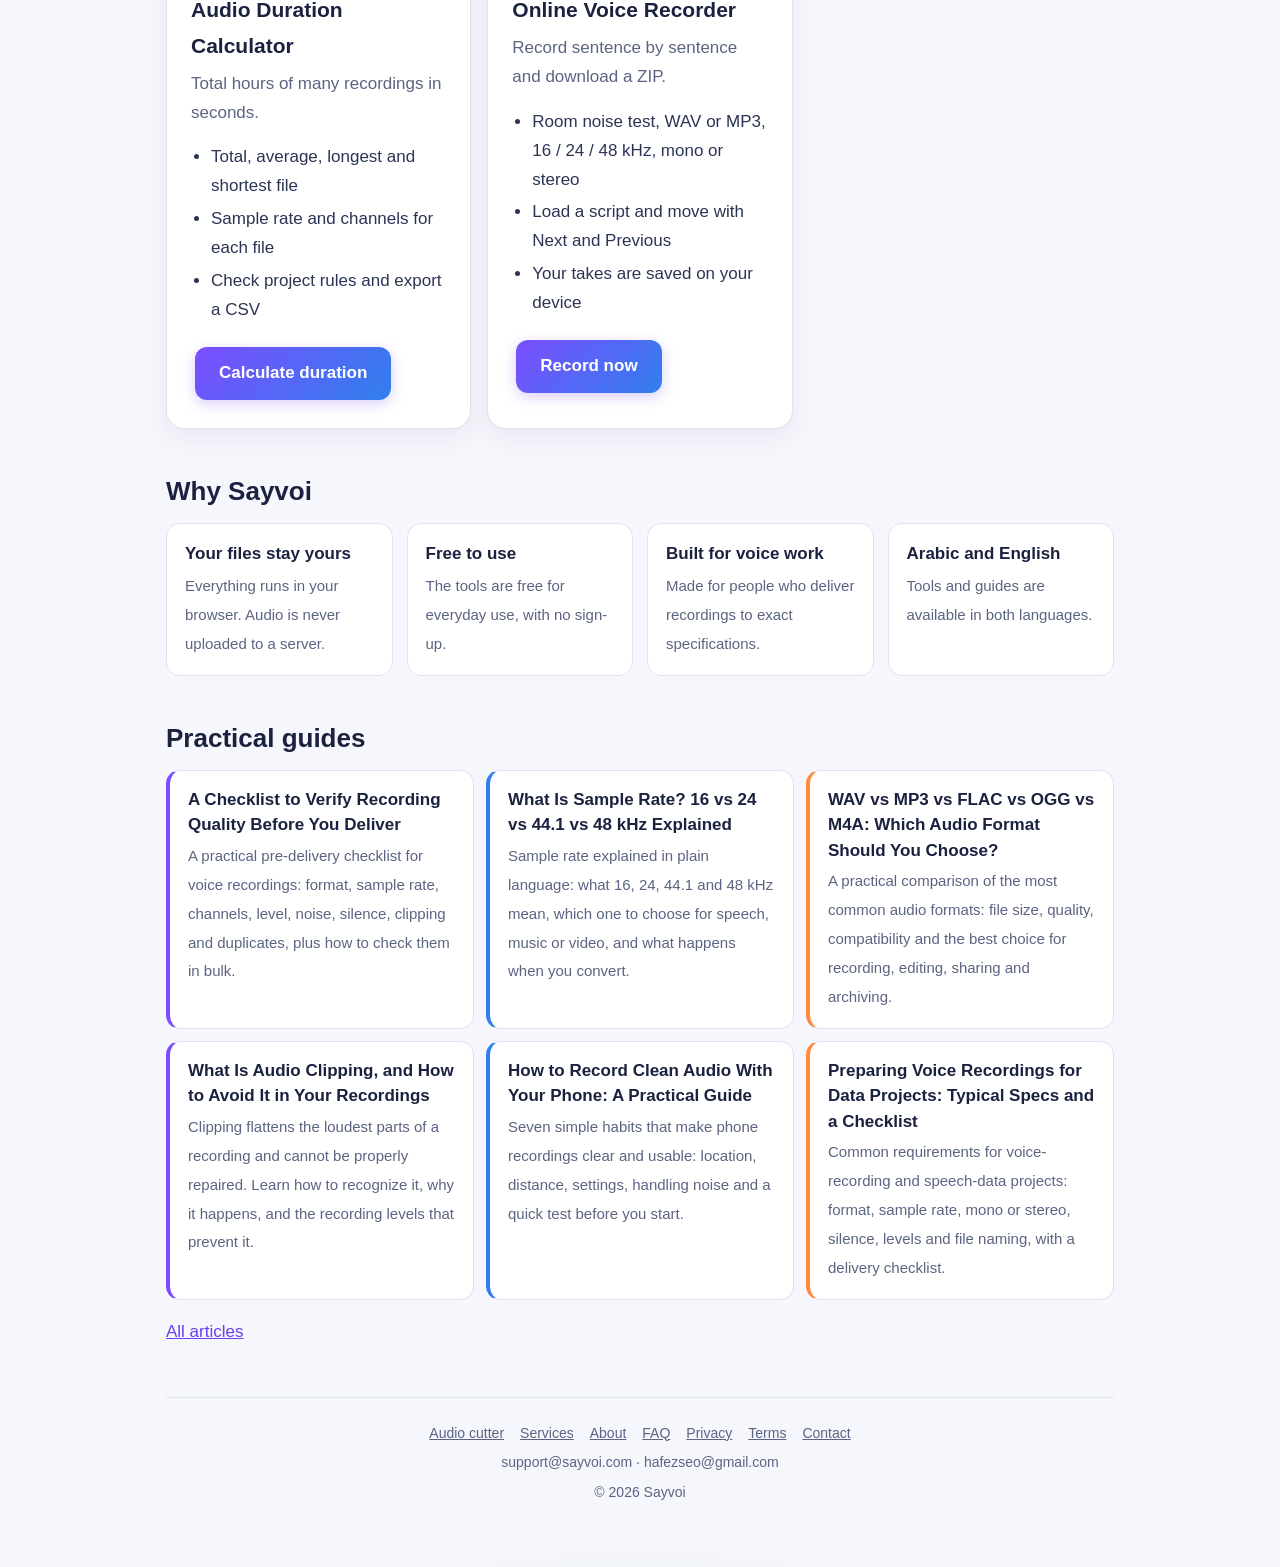
==== commit c2907d25: "Add files via upload" ====
--- a/index.html
+++ b/index.html
@@ -68,11 +68,13 @@
 @media (max-width:520px){nav.top a:not(.brand),.top a.nl{font-size:13px;padding:4px 11px}}
 /* /nav v2 */
 </style>
+<link rel="stylesheet" href="/assets/nav.css?v=1">
+<script src="/assets/nav.js?v=1" defer></script>
 </head>
 <body>
 <div class="wrap">
 <nav class="top"><a class="brand" href="/">Sayvoi</a>
-<a class="nl" href="https://convert.sayvoi.com/" data-t="n1"></a><a class="nl" href="https://convert.sayvoi.com/check/" data-t="n2"></a><a class="nl" href="https://convert.sayvoi.com/video-to-audio/" data-t="n5"></a><a class="nl" href="https://convert.sayvoi.com/audio-cutter/" data-t="n7"></a><a class="nl" href="https://convert.sayvoi.com/speech-to-text/" data-t="n8"></a><a class="nl" href="https://convert.sayvoi.com/numbers-to-words/" data-t="n9"></a><a class="nl" href="https://convert.sayvoi.com/audio-duration/" data-t="n10"></a><a class="nl" href="https://convert.sayvoi.com/sentence-splitter/" data-t="n12"></a><a class="nl" href="https://convert.sayvoi.com/audio-renamer/" data-t="n13"></a><a class="nl" href="https://convert.sayvoi.com/audio-cleaner/" data-t="n14"></a><a class="nl" href="https://convert.sayvoi.com/voice-recorder/" data-t="n11"></a><a class="nl" href="/services/" data-t="n6"></a><a class="nl" href="https://convert.sayvoi.com/articles/" data-t="n3"></a><a class="nl" href="https://convert.sayvoi.com/about.html" data-t="n4"></a>
+<a class="nl" href="https://convert.sayvoi.com/" data-t="n1"></a><a class="nl" href="https://convert.sayvoi.com/check/" data-t="n2"></a><a class="nl" href="https://convert.sayvoi.com/video-to-audio/" data-t="n5"></a><a class="nl" href="https://convert.sayvoi.com/audio-cutter/" data-t="n7"></a><a class="nl" href="https://convert.sayvoi.com/speech-to-text/" data-t="n8"></a><a class="nl" href="https://convert.sayvoi.com/numbers-to-words/" data-t="n9"></a><a class="nl" href="https://convert.sayvoi.com/audio-duration/" data-t="n10"></a><a class="nl" href="https://convert.sayvoi.com/sentence-splitter/" data-t="n12"></a><a class="nl" href="https://convert.sayvoi.com/audio-renamer/" data-t="n13"></a><a class="nl" href="https://convert.sayvoi.com/audio-cleaner/" data-t="n14"></a><a class="nl" href="https://convert.sayvoi.com/audio-speed/" data-t="n15"></a><a class="nl" href="https://convert.sayvoi.com/voice-recorder/" data-t="n11"></a><a class="nl" href="/services/" data-t="n6"></a><a class="nl" href="https://convert.sayvoi.com/articles/" data-t="n3"></a><a class="nl" href="https://convert.sayvoi.com/about.html" data-t="n4"></a>
 <button class="lang" id="langBtn" type="button">العربية</button></nav>
 
 <section class="hero">
@@ -124,7 +126,7 @@
       c2t:"Recording Quality Checker", c2p:"Find problems in your recordings before your client does.", c2l:["Clipping, noise, silence at the start and end","Sample rate, channels, bit depth and duplicates","Set your project specs, get pass / warning / fail and a CSV report"], c2b:"Check recordings",
       c3t:"Video to Audio", c3p:"Extract the sound from a video.", c3l:["MP4, MOV, WebM and more, saved as MP3, WAV, FLAC, OGG or M4A","Set sample rate and channels for speech projects","The video is never uploaded"], c3b:"Extract audio",
       c4t:"Audio Cutter", c4p:"Cut the part you need from any audio file.", c4l:["Drag two handles on the waveform, or type exact start and end times","Preview, add a fade in or fade out","Save as MP3 or WAV, without uploading the file"], c4b:"Cut audio",
-      n8:"Speech to text", n9:"Numbers to words", n10:"Audio duration", n11:"Voice recorder", n12:"Sentence splitter", n13:"Batch renamer", n14:"Audio cleaner",
+      n8:"Speech to text", n9:"Numbers to words", n10:"Audio duration", n11:"Voice recorder", n12:"Sentence splitter", n13:"Batch renamer", n14:"Audio cleaner",n15:"Speed changer",
       c5t:"Audio to Text (beta)", c5p:"Get a draft transcript from your audio.", c5l:["Arabic (Fusha), English and French, up to 10 minutes","Runs in your browser, the audio is never uploaded","Copy the text and edit it to your guidelines"], c5b:"Transcribe audio",
       c6t:"Numbers to Arabic Words", c6p:"Write numbers the way they are spoken.", c6l:["Egyptian dialect or Modern Standard Arabic","Numbers, dates, times, amounts, percentages and phone numbers","Find any digits left in your text"], c6b:"Convert numbers",
       c7t:"Audio Duration Calculator", c7p:"Total hours of many recordings in seconds.", c7l:["Total, average, longest and shortest file","Sample rate and channels for each file","Check project rules and export a CSV"], c7b:"Calculate duration",
@@ -145,7 +147,7 @@
       c2t:"فاحص جودة التسجيلات", c2p:"اكتشف مشكلات تسجيلاتك قبل أن يكتشفها عميلك.", c2l:["التشويه والضوضاء والصمت في البداية والنهاية","معدل العينة والقنوات وعمق البت والتكرار","حدّد مواصفات مشروعك لتحصل على سليم / تنبيه / مرفوض وتقرير CSV"], c2b:"افحص التسجيلات",
       c3t:"الفيديو إلى صوت", c3p:"استخرج الصوت من فيديو.", c3l:["MP4 وMOV وWebM وغيرها، بصيغة MP3 أو WAV أو FLAC أو OGG أو M4A","اضبط معدل العينة والقنوات لمشاريع الكلام","لا يُرفع الفيديو أبدًا"], c3b:"استخرج الصوت",
       c4t:"قص الصوت", c4p:"اقطع الجزء الذي تحتاجه من أي ملف صوتي.", c4l:["اسحب مقبضين على شكل الموجة، أو اكتب وقتي البداية والنهاية بدقة","استمع للمقطع وأضف تلاشيًا في البداية أو النهاية","احفظه MP3 أو WAV دون رفع الملف"], c4b:"قص الصوت",
-      n8:"الصوت إلى نص", n9:"الأرقام بالحروف", n10:"مدة الملفات", n11:"مسجّل الصوت", n12:"مقسّم الجمل", n13:"إعادة التسمية", n14:"منظّف الصوت",
+      n8:"الصوت إلى نص", n9:"الأرقام بالحروف", n10:"مدة الملفات", n11:"مسجّل الصوت", n12:"مقسّم الجمل", n13:"إعادة التسمية", n14:"منظّف الصوت",n15:"تغيير السرعة",
       c5t:"الصوت إلى نص (بيتا)", c5p:"احصل على مسودة تفريغ من صوتك.", c5l:["فصحى وإنجليزي وفرنسي، حتى 10 دقائق","يعمل داخل متصفحك ولا يُرفع الصوت أبدًا","انسخ النص وعدّله حسب إرشاداتك"], c5b:"فرّغ الصوت",
       c6t:"الأرقام بالحروف العربية", c6p:"اكتب الأرقام كما تُنطق.", c6l:["باللهجة المصرية أو الفصحى","الأرقام والتواريخ والأوقات والمبالغ والنسب وأرقام الهاتف","اكتشف أي أرقام بقيت في نصك"], c6b:"حوّل الأرقام",
       c7t:"حاسبة مدة الملفات الصوتية", c7p:"إجمالي ساعات عشرات التسجيلات في ثوانٍ.", c7l:["الإجمالي والمتوسط وأطول وأقصر ملف","معدل العينة والقنوات لكل ملف","افحص شروط المشروع وصدّر CSV"], c7b:"احسب المدة",
--- a/assets/nav.css
+++ b/assets/nav.css
@@ -0,0 +1,34 @@
+/* Sayvoi shared navigation (menus) */
+nav.top.sv{display:flex;align-items:center;flex-wrap:wrap;gap:10px 14px;padding:6px 0 16px;margin-bottom:26px;border-bottom:1px solid var(--line,#dfe3f0)}
+nav.top.sv::before{display:none!important}
+nav.top.sv .brand{order:0;font-size:26px;margin-inline-end:auto}
+nav.top.sv .sv-row{display:flex;align-items:center;flex-wrap:wrap;gap:8px;order:1}
+nav.top.sv button:not(.sv-btn),nav.top.sv .lang{order:2}
+nav.top.sv .sv-dd{position:relative}
+nav.top.sv .sv-btn,nav.top.sv a.sv-ln{display:inline-flex;align-items:center;gap:7px;font:inherit;font-size:14.5px;font-weight:600;line-height:1.4;padding:7px 15px;border:1px solid var(--line,#dfe3f0);border-radius:99px;background:rgba(255,255,255,.78);color:var(--ink,#1b2240);cursor:pointer;text-decoration:none;white-space:nowrap;transition:background .15s,border-color .15s,color .15s,box-shadow .15s}
+nav.top.sv .sv-btn:hover,nav.top.sv a.sv-ln:hover,nav.top.sv .sv-btn[aria-expanded="true"]{border-color:var(--accent,#6a3df0);color:var(--accent,#6a3df0);background:#fff;box-shadow:0 4px 14px rgba(106,61,240,.12)}
+nav.top.sv .sv-btn.on,nav.top.sv a.sv-ln.on{background:var(--grad,linear-gradient(135deg,#7c4dff,#2f80ed));color:#fff;border-color:transparent;padding:7px 15px}
+nav.top.sv .sv-btn.on:hover,nav.top.sv a.sv-ln.on:hover{color:#fff;filter:brightness(1.07)}
+nav.top.sv .sv-btn:focus-visible,nav.top.sv .sv-it:focus-visible,nav.top.sv a.sv-ln:focus-visible{outline:3px solid rgba(106,61,240,.4);outline-offset:2px}
+nav.top.sv .sv-gi{font-size:15px;line-height:1}
+nav.top.sv .sv-car{transition:transform .18s}
+nav.top.sv .sv-btn[aria-expanded="true"] .sv-car{transform:rotate(180deg)}
+nav.top.sv .sv-pn{position:fixed;z-index:1000;max-height:calc(100vh - 90px);overflow:auto;padding:8px;background:#fff;border:1px solid var(--line,#dfe3f0);border-radius:18px;box-shadow:0 18px 48px rgba(40,30,110,.20),0 2px 8px rgba(40,30,110,.08);animation:svin .16s ease-out}
+nav.top.sv .sv-pn[hidden]{display:none}
+@keyframes svin{from{opacity:0;transform:translateY(-6px)}to{opacity:1;transform:none}}
+nav.top.sv .sv-it{display:flex;align-items:center;gap:12px;padding:10px 12px;border-radius:12px;text-decoration:none;color:var(--ink,#1b2240);background:transparent;border:0;transition:background .12s}
+nav.top.sv .sv-it:hover,nav.top.sv .sv-it:focus{background:#f3f0ff;color:var(--ink,#1b2240);outline:none}
+nav.top.sv .sv-it.cur{background:linear-gradient(135deg,#f0ecff,#fff3e8)}
+nav.top.sv .sv-ic{flex:none;display:grid;place-items:center;width:38px;height:38px;border-radius:11px;background:#f0ecff;font-size:19px;line-height:1}
+nav.top.sv .sv-it:nth-child(3n+2) .sv-ic{background:#e8f1ff}
+nav.top.sv .sv-it:nth-child(3n) .sv-ic{background:#fff1e6}
+nav.top.sv .sv-tx{display:flex;flex-direction:column;min-width:0}
+nav.top.sv .sv-tx b{font-size:15px;line-height:1.4;color:var(--ink,#1b2240)}
+nav.top.sv .sv-tx small{font-size:12.5px;line-height:1.5;color:var(--muted,#5b6482)}
+@media (max-width:640px){
+ nav.top.sv{gap:8px 10px}
+ nav.top.sv .sv-row{order:3;flex-basis:100%;gap:6px}
+ nav.top.sv .sv-btn,nav.top.sv a.sv-ln{font-size:13.5px;padding:6px 12px}
+ nav.top.sv .sv-btn.on,nav.top.sv a.sv-ln.on{padding:6px 12px}
+}
+@media (prefers-reduced-motion:reduce){nav.top.sv .sv-pn{animation:none}nav.top.sv .sv-car{transition:none}}
